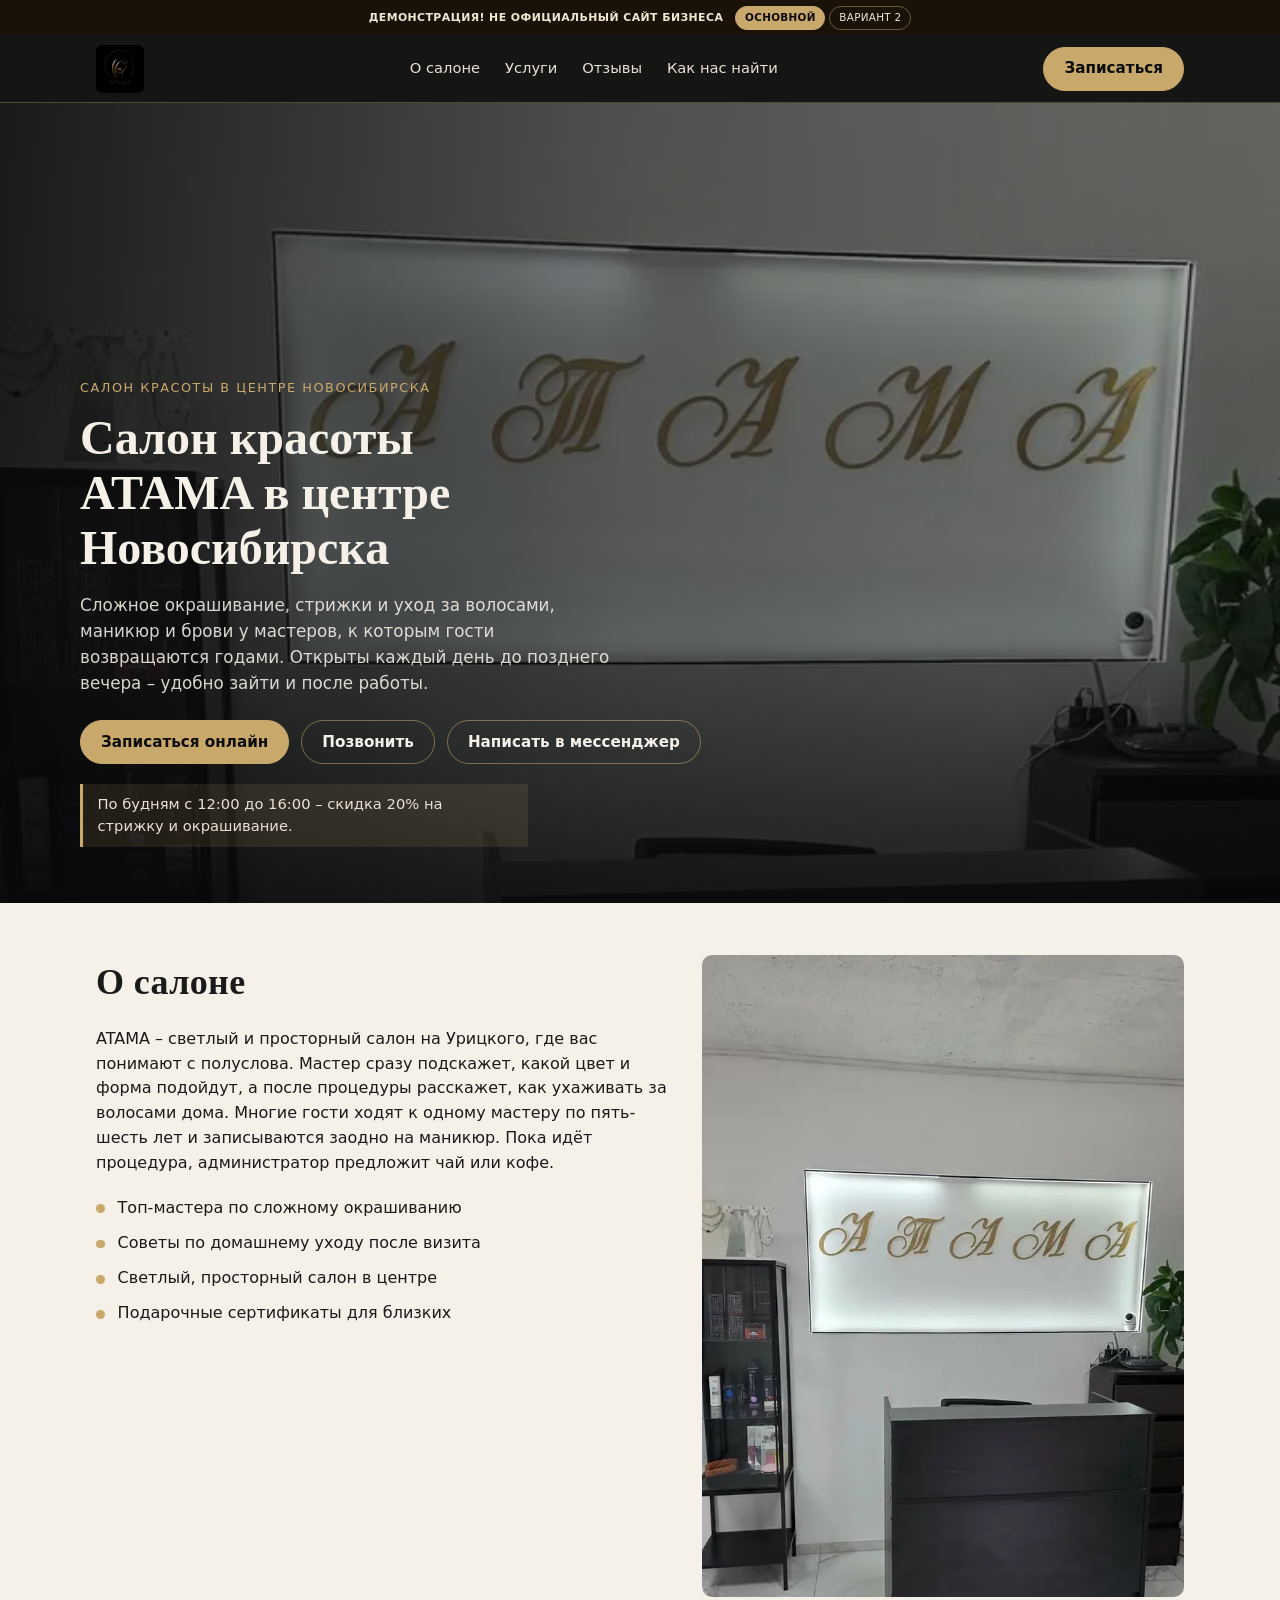
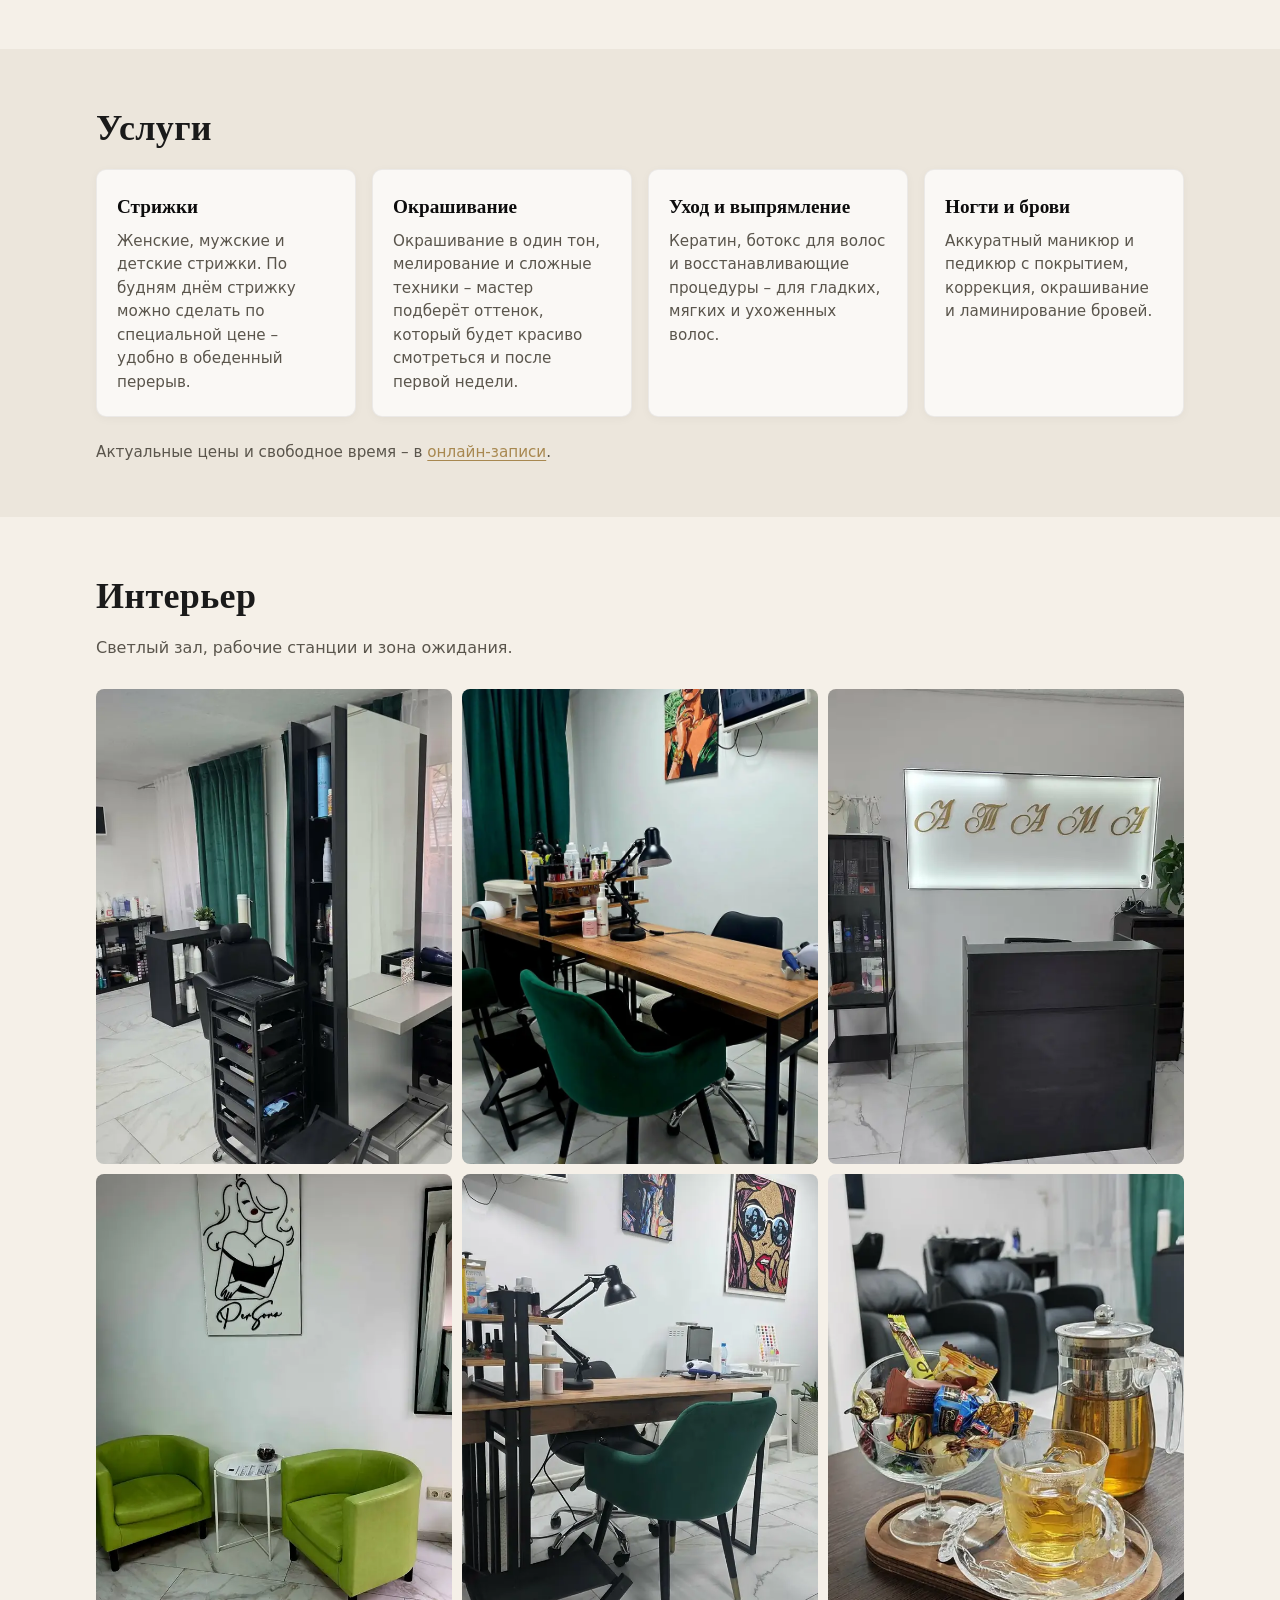
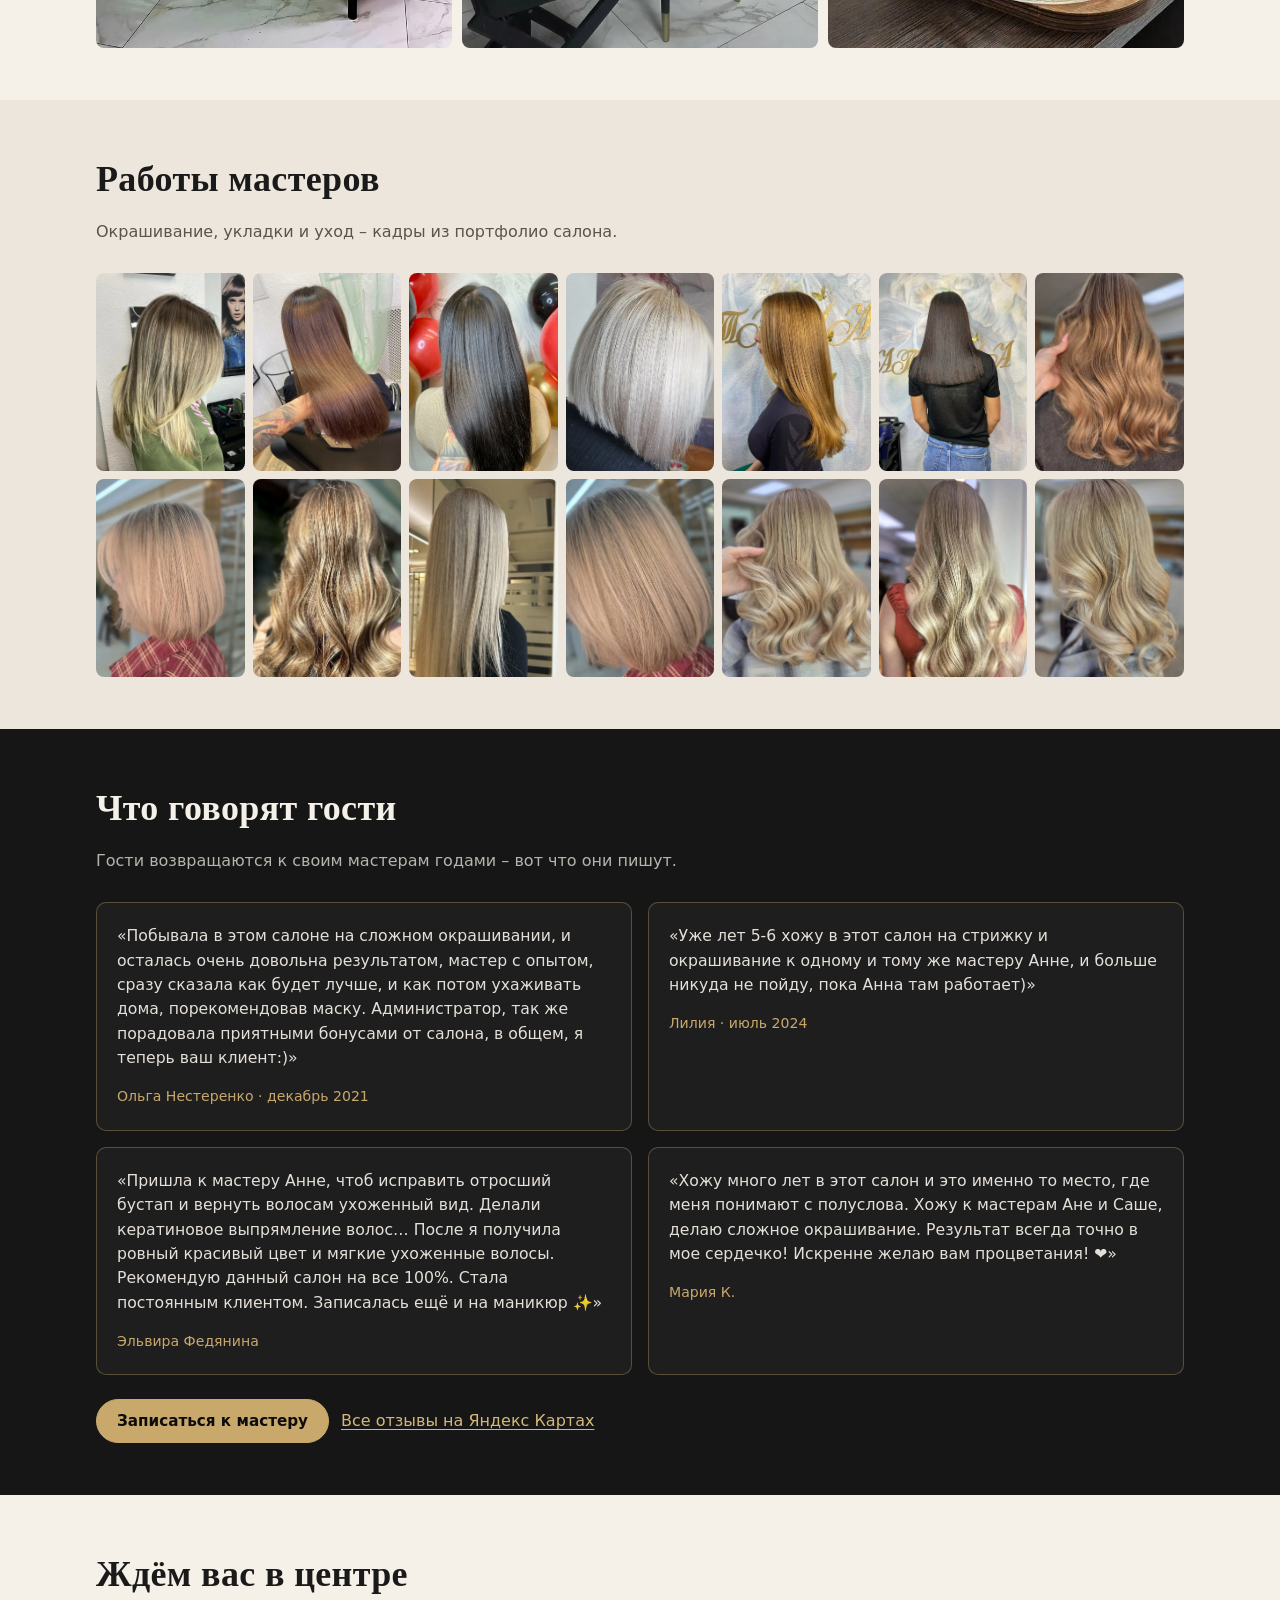
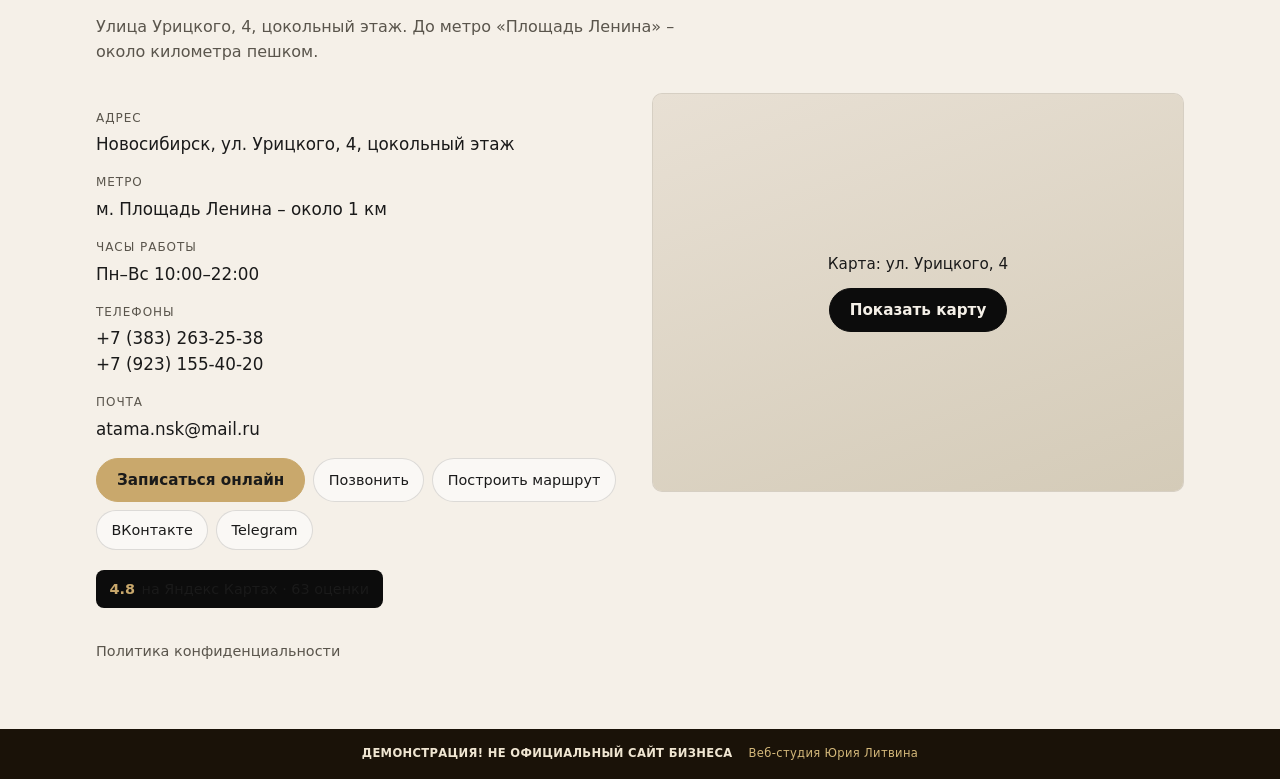
==== index.html @ e3bf7dda "Demo site" ====
<!DOCTYPE html>
<html lang="ru">
<head>
<meta charset="utf-8">
<meta name="viewport" content="width=device-width, initial-scale=1.0">
<meta name="robots" content="noindex, nofollow">
<title>Салон красоты ATAMA · Новосибирск</title>
<meta name="description" content="Салон красоты ATAMA в центре Новосибирска: сложное окрашивание, стрижки, уход, маникюр и брови. Ул. Урицкого, 4. Онлайн-запись.">
<meta name="theme-color" content="#0c0c0c">
<link rel="icon" sizes="any" href="logos/favicon.ico">
<link rel="icon" type="image/png" sizes="32x32" href="logos/favicon-32x32.png">
<link rel="apple-touch-icon" sizes="180x180" href="logos/apple-touch-icon.png">
<link rel="stylesheet" href="css/fonts.css">
<link rel="stylesheet" href="css/styles.css">
</head>
<body>
<div class="demo-strip" role="note">
  <p class="demo-strip__text">ДЕМОНСТРАЦИЯ! НЕ ОФИЦИАЛЬНЫЙ САЙТ БИЗНЕСА</p>
  <nav class="demo-strip__switch" aria-label="Варианты демо">
    <a href="./" aria-current="page">Основной</a>
    <a href="v2/">Вариант 2</a>
  </nav>
</div>

<header class="site-header">
  <div class="header-inner">
    <a class="logo-link" href="./" aria-label="ATAMA – на главную">
      <img src="logos/logo.webp" width="48" height="48" alt="ATAMA">
    </a>
    <nav class="nav-desktop" aria-label="Разделы">
      <a href="#about">О салоне</a>
      <a href="#services">Услуги</a>
      <a href="#reviews">Отзывы</a>
      <a href="#contacts">Как нас найти</a>
    </nav>
    <a class="btn btn--accent header-cta" href="https://dikidi.net/1478588" target="_blank" rel="noopener noreferrer">Записаться</a>
    <button type="button" class="menu-toggle" aria-expanded="false" aria-controls="mobile-menu" aria-label="Открыть меню">
      <span class="menu-toggle__bars" aria-hidden="true"></span>
    </button>
  </div>
</header>
<div class="header-spacer" aria-hidden="true"></div>

<div class="mobile-menu" id="mobile-menu">
  <nav aria-label="Мобильное меню">
    <a href="#about">О салоне</a>
    <a href="#services">Услуги</a>
    <a href="#reviews">Отзывы</a>
    <a href="#contacts">Как нас найти</a>
  </nav>
  <div class="mobile-menu__foot">
    <p>ул. Урицкого, 4, цокольный этаж</p>
    <p><a href="tel:+73832632538">+7 (383) 263-25-38</a></p>
  </div>
</div>

<main>
  <section class="hero" aria-labelledby="hero-title">
    <div class="hero__bg" style="background-image:url('images/hero-interior.webp')" role="img" aria-label="Ресепшен салона ATAMA с золотой вывеской"></div>
    <div class="hero__inner wrap">
      <p class="hero__eyebrow">Салон красоты в центре Новосибирска</p>
      <h1 id="hero-title">Салон красоты ATAMA в центре Новосибирска</h1>
      <p class="hero__lead">Сложное окрашивание, стрижки и уход за волосами, маникюр и брови у мастеров, к которым гости возвращаются годами. Открыты каждый день до позднего вечера – удобно зайти и после работы.</p>
      <div class="hero__actions">
        <a class="btn btn--accent" href="https://dikidi.net/1478588" target="_blank" rel="noopener noreferrer">Записаться онлайн</a>
        <a class="btn btn--ghost" href="tel:+73832632538">Позвонить</a>
        <a class="btn btn--ghost" href="https://t.me/atamabeauty" target="_blank" rel="noopener noreferrer">Написать в мессенджер</a>
      </div>
      <p class="hero__promo">По будням с 12:00 до 16:00 – скидка 20% на стрижку и окрашивание.</p>
    </div>
  </section>

  <section class="section section--cream" id="about" aria-labelledby="about-title">
    <div class="wrap about-grid">
      <div>
        <h2 class="section__title" id="about-title">О салоне</h2>
        <p>ATAMA – светлый и просторный салон на Урицкого, где вас понимают с полуслова. Мастер сразу подскажет, какой цвет и форма подойдут, а после процедуры расскажет, как ухаживать за волосами дома. Многие гости ходят к одному мастеру по пять-шесть лет и записываются заодно на маникюр. Пока идёт процедура, администратор предложит чай или кофе.</p>
        <ul class="about-points">
          <li>Топ-мастера по сложному окрашиванию</li>
          <li>Советы по домашнему уходу после визита</li>
          <li>Светлый, просторный салон в центре</li>
          <li>Подарочные сертификаты для близких</li>
        </ul>
      </div>
      <div>
        <figure style="margin:0;border-radius:10px;overflow:hidden;aspect-ratio:3/4;background:#161616">
          <img src="images/interior-03.webp" width="721" height="1280" alt="Ресепшен ATAMA с золотой вывеской на светлой стене" loading="lazy">
        </figure>
      </div>
    </div>
  </section>

  <section class="section section--marble" id="services" aria-labelledby="services-title">
    <div class="wrap">
      <h2 class="section__title" id="services-title">Услуги</h2>
      <div class="services-grid">
        <article class="service-card">
          <h3>Стрижки</h3>
          <p>Женские, мужские и детские стрижки. По будням днём стрижку можно сделать по специальной цене – удобно в обеденный перерыв.</p>
        </article>
        <article class="service-card">
          <h3>Окрашивание</h3>
          <p>Окрашивание в один тон, мелирование и сложные техники – мастер подберёт оттенок, который будет красиво смотреться и после первой недели.</p>
        </article>
        <article class="service-card">
          <h3>Уход и выпрямление</h3>
          <p>Кератин, ботокс для волос и восстанавливающие процедуры – для гладких, мягких и ухоженных волос.</p>
        </article>
        <article class="service-card">
          <h3>Ногти и брови</h3>
          <p>Аккуратный маникюр и педикюр с покрытием, коррекция, окрашивание и ламинирование бровей.</p>
        </article>
      </div>
      <p class="services-note">Актуальные цены и свободное время – в <a href="https://dikidi.net/1478588" target="_blank" rel="noopener noreferrer">онлайн-записи</a>.</p>
    </div>
  </section>

  <section class="section section--cream" id="interiors" aria-labelledby="interiors-title">
    <div class="wrap">
      <h2 class="section__title" id="interiors-title">Интерьер</h2>
      <p class="section__lead">Светлый зал, рабочие станции и зона ожидания.</p>
      <div class="gallery-grid gallery-grid--interiors">
        <figure><img src="images/interior-01.webp" width="721" height="1280" alt="Рабочая станция для укладки волос" loading="lazy"></figure>
        <figure><img src="images/interior-02.webp" width="891" height="1280" alt="Кабинет маникюра с зелёным креслом" loading="lazy"></figure>
        <figure><img src="images/interior-03.webp" width="721" height="1280" alt="Ресепшен с вывеской ATAMA" loading="lazy"></figure>
        <figure><img src="images/interior-04.webp" width="721" height="1280" alt="Зона ожидания с креслами" loading="lazy"></figure>
        <figure><img src="images/interior-05.webp" width="721" height="1280" alt="Рабочая зона салона" loading="lazy"></figure>
        <figure><img src="images/interior-06.webp" width="585" height="1280" alt="Чайная зона ожидания" loading="lazy"></figure>
      </div>
    </div>
  </section>

  <section class="section section--marble" id="works" aria-labelledby="works-title">
    <div class="wrap">
      <h2 class="section__title" id="works-title">Работы мастеров</h2>
      <p class="section__lead">Окрашивание, укладки и уход – кадры из портфолио салона.</p>
      <div class="gallery-grid gallery-grid--works">
        <figure><img src="images/work-01.webp" width="960" height="1280" alt="Сложное окрашивание волос" loading="lazy"></figure>
        <figure><img src="images/work-02.webp" width="1201" height="1280" alt="Окрашивание в тёплый тон" loading="lazy"></figure>
        <figure><img src="images/work-03.webp" width="958" height="1280" alt="Глянцевые тёмные волосы" loading="lazy"></figure>
        <figure><img src="images/work-04.webp" width="1280" height="1280" alt="Стрижка каре пепельный тон" loading="lazy"></figure>
        <figure><img src="images/work-05.webp" width="960" height="1280" alt="Золотисто-каштановое окрашивание" loading="lazy"></figure>
        <figure><img src="images/work-06.webp" width="960" height="1280" alt="Тёмное окрашивание" loading="lazy"></figure>
        <figure><img src="images/work-07.webp" width="800" height="800" alt="Работа мастера: укладка" loading="lazy"></figure>
        <figure><img src="images/work-08.webp" width="800" height="800" alt="Работа мастера: окрашивание" loading="lazy"></figure>
        <figure><img src="images/work-09.webp" width="800" height="800" alt="Работа мастера: длинные волосы" loading="lazy"></figure>
        <figure><img src="images/work-10.webp" width="800" height="800" alt="Работа мастера: светлый тон" loading="lazy"></figure>
        <figure><img src="images/work-11.webp" width="800" height="800" alt="Работа мастера: объёмная укладка" loading="lazy"></figure>
        <figure><img src="images/work-12.webp" width="800" height="800" alt="Работа мастера: каре" loading="lazy"></figure>
        <figure><img src="images/work-13.webp" width="800" height="800" alt="Работа мастера: мелирование" loading="lazy"></figure>
        <figure><img src="images/work-14.webp" width="800" height="800" alt="Работа мастера: уход за волосами" loading="lazy"></figure>
      </div>
    </div>
  </section>

  <section class="section section--dark" id="reviews" aria-labelledby="reviews-title">
    <div class="wrap">
      <h2 class="section__title" id="reviews-title">Что говорят гости</h2>
      <p class="section__lead">Гости возвращаются к своим мастерам годами – вот что они пишут.</p>
      <div class="reviews-grid">
        <article class="review-card">
          <blockquote>«Побывала в этом салоне на сложном окрашивании, и осталась очень довольна результатом, мастер с опытом, сразу сказала как будет лучше, и как потом ухаживать дома, порекомендовав маску. Администратор, так же порадовала приятными бонусами от салона, в общем, я теперь ваш клиент:)»</blockquote>
          <footer>Ольга Нестеренко · декабрь 2021</footer>
        </article>
        <article class="review-card">
          <blockquote>«Уже лет 5-6 хожу в этот салон на стрижку и окрашивание к одному и тому же мастеру Анне, и больше никуда не пойду, пока Анна там работает)»</blockquote>
          <footer>Лилия · июль 2024</footer>
        </article>
        <article class="review-card">
          <blockquote>«Пришла к мастеру Анне, чтоб исправить отросший бустап и вернуть волосам ухоженный вид. Делали кератиновое выпрямление волос… После я получила ровный красивый цвет и мягкие ухоженные волосы. Рекомендую данный салон на все 100%. Стала постоянным клиентом. Записалась ещё и на маникюр ✨»</blockquote>
          <footer>Эльвира Федянина</footer>
        </article>
        <article class="review-card">
          <blockquote>«Хожу много лет в этот салон и это именно то место, где меня понимают с полуслова. Хожу к мастерам Ане и Саше, делаю сложное окрашивание. Результат всегда точно в мое сердечко! Искренне желаю вам процветания! ❤️»</blockquote>
          <footer>Мария К.</footer>
        </article>
      </div>
      <div class="reviews-more">
        <a class="btn btn--accent" href="https://dikidi.net/1478588" target="_blank" rel="noopener noreferrer">Записаться к мастеру</a>
        <a class="yandex-link" href="https://yandex.com/maps/org/atama/29453700725/reviews/" target="_blank" rel="noopener noreferrer">Все отзывы на Яндекс Картах</a>
      </div>
    </div>
  </section>

  <section class="section section--cream" id="contacts" aria-labelledby="contacts-title">
    <div class="wrap">
      <h2 class="section__title" id="contacts-title">Ждём вас в центре</h2>
      <p class="section__lead">Улица Урицкого, 4, цокольный этаж. До метро «Площадь Ленина» – около километра пешком.</p>
      <div class="contacts-grid">
        <div class="contacts-info">
          <dl>
            <dt>Адрес</dt>
            <dd>Новосибирск, ул. Урицкого, 4, цокольный этаж</dd>
            <dt>Метро</dt>
            <dd>м. Площадь Ленина – около 1 км</dd>
            <dt>Часы работы</dt>
            <dd>Пн–Вс 10:00–22:00</dd>
            <dt>Телефоны</dt>
            <dd><a href="tel:+73832632538">+7 (383) 263-25-38</a></dd>
            <dd><a href="tel:+79231554020">+7 (923) 155-40-20</a></dd>
            <dt>Почта</dt>
            <dd><a href="mailto:atama.nsk@mail.ru">atama.nsk@mail.ru</a></dd>
          </dl>
          <div class="contacts-channels">
            <a class="btn btn--accent" href="https://dikidi.net/1478588" target="_blank" rel="noopener noreferrer">Записаться онлайн</a>
            <a class="chip" href="tel:+73832632538">Позвонить</a>
            <a class="chip" href="https://yandex.ru/maps/?text=%D0%9D%D0%BE%D0%B2%D0%BE%D1%81%D0%B8%D0%B1%D0%B8%D1%80%D1%81%D0%BA%2C%20%D1%83%D0%BB.%20%D0%A3%D1%80%D0%B8%D1%86%D0%BA%D0%BE%D0%B3%D0%BE%2C%204" target="_blank" rel="noopener noreferrer">Построить маршрут</a>
            <a class="chip" href="https://vk.com/atama_nsk" target="_blank" rel="noopener noreferrer">ВКонтакте</a>
            <a class="chip" href="https://t.me/atamabeauty" target="_blank" rel="noopener noreferrer">Telegram</a>
          </div>
          <a class="rating-badge" href="https://yandex.com/maps/org/atama/29453700725/reviews/" target="_blank" rel="noopener noreferrer">
            <strong>4.8</strong> на Яндекс Картах · 63 оценки
          </a>
          <p class="privacy-link-row"><a href="privacy/">Политика конфиденциальности</a></p>
        </div>
        <div class="map-col">
          <div class="map-frame">
            <div class="map-placeholder">
              <p>Карта: ул. Урицкого, 4</p>
              <button type="button" class="btn btn--dark" data-map-load
                data-map-src="https://yandex.ru/map-widget/v1/?text=%D0%9D%D0%BE%D0%B2%D0%BE%D1%81%D0%B8%D0%B1%D0%B8%D1%80%D1%81%D0%BA%2C%20%D1%83%D0%BB%D0%B8%D1%86%D0%B0%20%D0%A3%D1%80%D0%B8%D1%86%D0%BA%D0%BE%D0%B3%D0%BE%2C%204&z=16">
                Показать карту
              </button>
            </div>
          </div>
        </div>
      </div>
    </div>
  </section>
</main>

<footer class="site-footer">
  <div class="site-footer__inner">
    <p class="site-footer__demo">ДЕМОНСТРАЦИЯ! НЕ ОФИЦИАЛЬНЫЙ САЙТ БИЗНЕСА</p>
    <a href="https://litviniuv.ru/webstudio/" target="_blank" rel="noopener noreferrer">Веб-студия Юрия Литвина</a>
  </div>
</footer>

<script src="js/main.js" defer></script>
</body>
</html>
---- css/fonts.css ----
/* System stack – no webfont files required for this demo */
:root {
  --font-display: "Playfair Display", "Times New Roman", Times, Georgia, serif;
  --font-body: "Segoe UI", system-ui, -apple-system, Roboto, "Helvetica Neue", Arial, sans-serif;
}
---- css/styles.css ----
/* ATAMA · beauty demo · Fork B black / gold / cream */
:root {
  --black: #0c0c0c;
  --black-soft: #161616;
  --black-elev: #1e1e1e;
  --gold: #c9a86c;
  --gold-bright: #d4b87a;
  --gold-dim: #a88850;
  --cream: #f5f0e8;
  --cream-dim: #e8e0d4;
  --marble: #ece6dc;
  --text: #1a1a1a;
  --text-muted: #5a554c;
  --white: #faf8f5;
  --line: rgba(201, 168, 108, 0.35);
  --demo-h: 36px;
  --header-h: 64px;
  --radius: 10px;
  --shadow: 0 8px 28px rgba(0, 0, 0, 0.18);
  --max: 1120px;
  --font-display: "Times New Roman", Times, Georgia, serif;
  --font-body: "Segoe UI", system-ui, -apple-system, Roboto, "Helvetica Neue", Arial, sans-serif;
}

*,
*::before,
*::after { box-sizing: border-box; }

html {
  scroll-behavior: smooth;
  -webkit-text-size-adjust: 100%;
}

body {
  margin: 0;
  font-family: var(--font-body);
  font-size: 1rem;
  line-height: 1.55;
  color: var(--text);
  background: var(--cream);
  overflow-x: hidden;
}

img { max-width: 100%; height: auto; display: block; }
a { color: var(--gold-dim); text-decoration-thickness: 1px; text-underline-offset: 3px; }
a:hover { color: var(--gold); }
a:focus-visible,
button:focus-visible {
  outline: 2px solid var(--gold);
  outline-offset: 3px;
}

.sr-only {
  position: absolute; width: 1px; height: 1px; padding: 0; margin: -1px;
  overflow: hidden; clip: rect(0,0,0,0); white-space: nowrap; border: 0;
}

/* Demo strip */
.demo-strip {
  position: fixed;
  top: 0; left: 0; right: 0;
  z-index: 1000;
  min-height: var(--demo-h);
  max-height: 48px;
  display: flex;
  align-items: center;
  justify-content: center;
  gap: 0.75rem;
  flex-wrap: wrap;
  padding: 0.35rem 0.75rem;
  background: #1a1208;
  color: #f0e6d2;
  font-size: 0.68rem;
  letter-spacing: 0.04em;
  text-transform: uppercase;
  line-height: 1.2;
  text-align: center;
}

.demo-strip__text { margin: 0; font-weight: 600; }

.demo-strip__switch {
  display: inline-flex;
  gap: 0.25rem;
  align-items: center;
}

.demo-strip__switch a {
  color: #f0e6d2;
  text-decoration: none;
  padding: 0.2rem 0.55rem;
  border: 1px solid rgba(201, 168, 108, 0.45);
  border-radius: 999px;
  font-size: 0.65rem;
  letter-spacing: 0.03em;
  min-height: 24px;
  display: inline-flex;
  align-items: center;
}

.demo-strip__switch a[aria-current="page"] {
  background: var(--gold);
  color: var(--black);
  border-color: var(--gold);
  font-weight: 700;
}

.demo-strip__switch a:hover { border-color: var(--gold-bright); }

/* Header – fixed + spacer */
.site-header {
  position: fixed;
  top: var(--demo-h);
  left: 0; right: 0;
  z-index: 900;
  background: rgba(12, 12, 12, 0.96);
  color: var(--white);
  border-bottom: 1px solid var(--line);
  height: var(--header-h);
}

.header-spacer {
  height: calc(var(--demo-h) + var(--header-h));
}

.header-inner {
  max-width: var(--max);
  margin: 0 auto;
  padding: 0 1rem;
  height: 100%;
  display: flex;
  align-items: center;
  gap: 1rem;
}

.logo-link {
  display: flex;
  align-items: center;
  flex-shrink: 0;
  text-decoration: none;
}

.logo-link img {
  height: 44px;
  width: 44px;
  object-fit: contain;
  border-radius: 6px;
}

.nav-desktop {
  display: none;
  flex: 1;
  justify-content: center;
  gap: 1.25rem;
}

.nav-desktop a {
  color: var(--cream-dim);
  text-decoration: none;
  font-size: 0.92rem;
  padding: 0.35rem 0.15rem;
}

.nav-desktop a:hover { color: var(--gold); }

.btn {
  display: inline-flex;
  align-items: center;
  justify-content: center;
  min-height: 44px;
  padding: 0.55rem 1.25rem;
  border-radius: 999px;
  font-weight: 600;
  font-size: 0.95rem;
  text-decoration: none;
  border: 1px solid transparent;
  cursor: pointer;
  font-family: inherit;
  line-height: 1.2;
}

.btn--accent {
  background: var(--gold);
  color: var(--black);
  border-color: var(--gold);
}

.btn--accent:hover {
  background: var(--gold-bright);
  color: var(--black);
}

.btn--ghost {
  background: transparent;
  color: var(--cream);
  border-color: rgba(201, 168, 108, 0.55);
}

.btn--ghost:hover {
  border-color: var(--gold);
  color: var(--gold);
}

.btn--dark {
  background: var(--black);
  color: var(--cream);
  border-color: var(--black);
}

.btn--dark:hover {
  background: var(--black-soft);
  color: var(--gold);
}

.header-cta { flex-shrink: 0; }
.header-cta .btn { min-height: 40px; padding: 0.4rem 1rem; font-size: 0.88rem; }

.menu-toggle {
  display: inline-flex;
  align-items: center;
  justify-content: center;
  width: 44px; height: 44px;
  margin-left: auto;
  background: transparent;
  border: 1px solid rgba(201, 168, 108, 0.4);
  border-radius: 8px;
  color: var(--cream);
  cursor: pointer;
  padding: 0;
}

.menu-toggle__bars {
  display: block;
  width: 18px; height: 2px;
  background: currentColor;
  position: relative;
  box-shadow: 0 -6px 0 currentColor, 0 6px 0 currentColor;
}

.menu-toggle[aria-expanded="true"] .menu-toggle__bars {
  box-shadow: none;
  transform: rotate(45deg);
}
.menu-toggle[aria-expanded="true"] .menu-toggle__bars::after {
  content: "";
  position: absolute; inset: 0;
  background: currentColor;
  transform: rotate(-90deg);
}

/* Mobile menu */
.mobile-menu {
  display: none;
  position: fixed;
  top: calc(var(--demo-h) + var(--header-h));
  left: 0; right: 0; bottom: 0;
  z-index: 850;
  background: var(--black);
  color: var(--cream);
  flex-direction: column;
  padding: 1.25rem 1.25rem 1.5rem;
  overflow-y: auto;
}

.mobile-menu.is-open { display: flex; }

.mobile-menu nav {
  display: flex;
  flex-direction: column;
  gap: 0.25rem;
}

.mobile-menu nav a {
  color: var(--cream);
  text-decoration: none;
  min-height: 44px;
  display: flex;
  align-items: center;
  font-size: 1.1rem;
  border-bottom: 1px solid rgba(255,255,255,0.08);
  padding: 0.35rem 0;
}

.mobile-menu__foot {
  margin-top: auto;
  padding-top: 1.5rem;
  font-size: 0.9rem;
  color: var(--cream-dim);
  line-height: 1.45;
}

.mobile-menu__foot a { color: var(--gold); text-decoration: none; }

body.menu-open { overflow: hidden; }

/* Sections shared */
.wrap {
  max-width: var(--max);
  margin: 0 auto;
  padding: 0 1rem;
}

.section {
  padding: 3.25rem 0;
}

.section--dark {
  background: var(--black-soft);
  color: var(--cream);
}

.section--cream { background: var(--cream); }
.section--marble { background: var(--marble); }

.section__title {
  font-family: var(--font-display);
  font-size: clamp(1.65rem, 4vw, 2.25rem);
  font-weight: 600;
  margin: 0 0 0.75rem;
  letter-spacing: 0.01em;
  color: inherit;
}

.section__lead {
  margin: 0 0 1.75rem;
  max-width: 38rem;
  color: var(--text-muted);
}

.section--dark .section__lead { color: rgba(245, 240, 232, 0.72); }

/* Hero */
.hero {
  position: relative;
  min-height: calc(100vh - var(--demo-h) - var(--header-h));
  min-height: calc(100dvh - var(--demo-h) - var(--header-h));
  display: flex;
  align-items: flex-end;
  background: linear-gradient(160deg, #1a1510 0%, #0c0c0c 55%, #1c1812 100%);
  color: var(--cream);
  overflow: hidden;
}

.hero__bg {
  display: none;
  position: absolute;
  inset: 0;
  background-size: cover;
  background-position: center 30%;
  background-repeat: no-repeat;
}

.hero__bg::after {
  content: "";
  position: absolute;
  inset: 0;
  background: linear-gradient(90deg, rgba(8,8,8,0.88) 0%, rgba(8,8,8,0.55) 48%, rgba(8,8,8,0.35) 100%),
              linear-gradient(0deg, rgba(8,8,8,0.75) 0%, transparent 45%);
}

.hero__inner {
  position: relative;
  z-index: 1;
  width: 100%;
  padding: 3rem 0 3.5rem;
}

.hero__eyebrow {
  display: inline-block;
  font-size: 0.8rem;
  letter-spacing: 0.12em;
  text-transform: uppercase;
  color: var(--gold);
  margin-bottom: 0.75rem;
}

.hero h1 {
  font-family: var(--font-display);
  font-size: clamp(1.85rem, 5.5vw, 3rem);
  line-height: 1.15;
  margin: 0 0 1rem;
  font-weight: 600;
  max-width: 16ch;
}

.hero__lead {
  margin: 0 0 1.5rem;
  max-width: 34rem;
  font-size: 1.05rem;
  color: rgba(245, 240, 232, 0.88);
}

.hero__actions {
  display: flex;
  flex-wrap: wrap;
  gap: 0.75rem;
  margin-bottom: 1.25rem;
}

.hero__promo {
  display: inline-block;
  margin: 0;
  padding: 0.55rem 0.9rem;
  border-left: 3px solid var(--gold);
  background: rgba(201, 168, 108, 0.12);
  font-size: 0.92rem;
  color: var(--cream-dim);
  max-width: 28rem;
}

/* About */
.about-grid {
  display: grid;
  gap: 1.75rem;
}

.about-points {
  list-style: none;
  margin: 1.25rem 0 0;
  padding: 0;
  display: grid;
  gap: 0.65rem;
}

.about-points li {
  position: relative;
  padding-left: 1.35rem;
}

.about-points li::before {
  content: "";
  position: absolute;
  left: 0; top: 0.55em;
  width: 0.55rem; height: 0.55rem;
  border-radius: 50%;
  background: var(--gold);
}

/* Services */
.services-grid {
  display: grid;
  gap: 1rem;
  grid-template-columns: 1fr;
}

.service-card {
  background: var(--white);
  border: 1px solid rgba(0,0,0,0.06);
  border-radius: var(--radius);
  padding: 1.35rem 1.25rem;
  box-shadow: 0 2px 10px rgba(0,0,0,0.04);
}

.service-card h3 {
  margin: 0 0 0.5rem;
  font-family: var(--font-display);
  font-size: 1.2rem;
  color: var(--black);
}

.service-card p {
  margin: 0;
  color: var(--text-muted);
  font-size: 0.95rem;
}

.services-note {
  margin: 1.5rem 0 0;
  font-size: 0.95rem;
  color: var(--text-muted);
}

/* Galleries */
.gallery-grid {
  display: grid;
  grid-template-columns: repeat(2, 1fr);
  gap: 0.5rem;
}

.gallery-grid--works {
  grid-template-columns: repeat(2, 1fr);
}

.gallery-grid figure {
  margin: 0;
  border-radius: 8px;
  overflow: hidden;
  background: var(--black-elev);
  aspect-ratio: 3 / 4;
}

.gallery-grid img {
  width: 100%;
  height: 100%;
  object-fit: cover;
}

.gallery-grid--interiors figure { aspect-ratio: 3 / 4; }

/* Reviews */
.reviews-grid {
  display: grid;
  gap: 1rem;
}

.review-card {
  background: var(--black-elev);
  border: 1px solid var(--line);
  border-radius: var(--radius);
  padding: 1.35rem 1.25rem;
}

.review-card blockquote {
  margin: 0 0 1rem;
  font-size: 0.98rem;
  color: rgba(245, 240, 232, 0.92);
}

.review-card footer {
  font-size: 0.88rem;
  color: var(--gold);
}

.reviews-more {
  margin-top: 1.5rem;
  display: flex;
  flex-wrap: wrap;
  gap: 0.75rem;
  align-items: center;
}

.reviews-more a.yandex-link {
  color: var(--gold-bright);
}

/* Contacts */
.contacts-grid {
  display: grid;
  gap: 1.5rem;
}

.contacts-info dt {
  font-size: 0.75rem;
  letter-spacing: 0.08em;
  text-transform: uppercase;
  color: var(--text-muted);
  margin: 1rem 0 0.25rem;
}

.contacts-info dt:first-child { margin-top: 0; }

.contacts-info dd {
  margin: 0;
  font-size: 1.05rem;
}

.contacts-info a { text-decoration: none; color: var(--text); }
.contacts-info a:hover { color: var(--gold-dim); }

.contacts-channels {
  display: flex;
  flex-wrap: wrap;
  gap: 0.5rem;
  margin-top: 1rem;
}

.chip {
  display: inline-flex;
  align-items: center;
  min-height: 40px;
  padding: 0.35rem 0.9rem;
  border-radius: 999px;
  border: 1px solid rgba(0,0,0,0.12);
  background: var(--white);
  color: var(--text);
  text-decoration: none;
  font-size: 0.9rem;
}

.chip:hover { border-color: var(--gold); color: var(--gold-dim); }

.rating-badge {
  display: inline-flex;
  align-items: center;
  gap: 0.4rem;
  margin-top: 1.25rem;
  padding: 0.5rem 0.85rem;
  background: var(--black);
  color: var(--cream);
  border-radius: 8px;
  font-size: 0.9rem;
  text-decoration: none;
}

.rating-badge strong { color: var(--gold); }

.map-col {
  position: relative;
}

.map-frame {
  position: relative;
  width: 100%;
  aspect-ratio: 4 / 3;
  border-radius: var(--radius);
  overflow: hidden;
  background: var(--cream-dim);
  border: 1px solid rgba(0,0,0,0.08);
}

.map-frame iframe {
  position: absolute;
  inset: 0;
  width: 100%;
  height: 100%;
  border: 0;
}

.map-placeholder {
  position: absolute;
  inset: 0;
  display: flex;
  flex-direction: column;
  align-items: center;
  justify-content: center;
  gap: 0.75rem;
  background: linear-gradient(160deg, #e8e0d4, #d4cbb8);
  color: var(--text);
  padding: 1rem;
  text-align: center;
}

.map-placeholder p { margin: 0; font-size: 0.95rem; }

.privacy-link-row {
  margin-top: 2rem;
  font-size: 0.9rem;
}

.privacy-link-row a { color: var(--text-muted); }

/* Footer – exactly two parts */
.site-footer {
  background: #1a1208;
  color: #f0e6d2;
  padding: 1rem;
  text-align: center;
  font-size: 0.72rem;
  letter-spacing: 0.03em;
}

.site-footer__inner {
  max-width: var(--max);
  margin: 0 auto;
  display: flex;
  flex-wrap: wrap;
  justify-content: center;
  align-items: center;
  gap: 0.5rem 1rem;
}

.site-footer__demo {
  text-transform: uppercase;
  font-weight: 600;
  margin: 0;
}

.site-footer a {
  color: var(--gold-bright);
  text-decoration: none;
}

.site-footer a:hover { text-decoration: underline; }

/* 404 / privacy shells */
.shell-page {
  min-height: calc(100vh - var(--demo-h) - var(--header-h) - 80px);
  display: flex;
  align-items: center;
  justify-content: center;
  text-align: center;
  padding: 3rem 1rem;
}

.shell-page h1 {
  font-family: var(--font-display);
  font-size: 1.75rem;
  margin: 0 0 1rem;
}

/* Desktop */
@media (min-width: 768px) {
  :root {
    --demo-h: 32px;
    --header-h: 68px;
  }

  .menu-toggle { display: none; }

  .nav-desktop { display: flex; }

  .logo-link img { height: 48px; width: 48px; }

  .hero__bg { display: block; }

  .about-grid {
    grid-template-columns: 1.2fr 1fr;
    align-items: start;
  }

  .services-grid {
    grid-template-columns: repeat(2, 1fr);
  }

  .gallery-grid--interiors {
    grid-template-columns: repeat(3, 1fr);
  }

  .gallery-grid--works {
    grid-template-columns: repeat(4, 1fr);
  }

  .reviews-grid {
    grid-template-columns: repeat(2, 1fr);
  }

  .contacts-grid {
    grid-template-columns: 1fr 1fr;
    align-items: start;
  }
}

@media (min-width: 1024px) {
  .services-grid {
    grid-template-columns: repeat(4, 1fr);
  }

  .gallery-grid--interiors {
    grid-template-columns: repeat(3, 1fr);
    gap: 0.65rem;
  }

  .gallery-grid--works {
    grid-template-columns: repeat(7, 1fr);
  }
}

@media (prefers-reduced-motion: reduce) {
  html { scroll-behavior: auto; }
  *, *::before, *::after {
    animation-duration: 0.01ms !important;
    transition-duration: 0.01ms !important;
  }
}
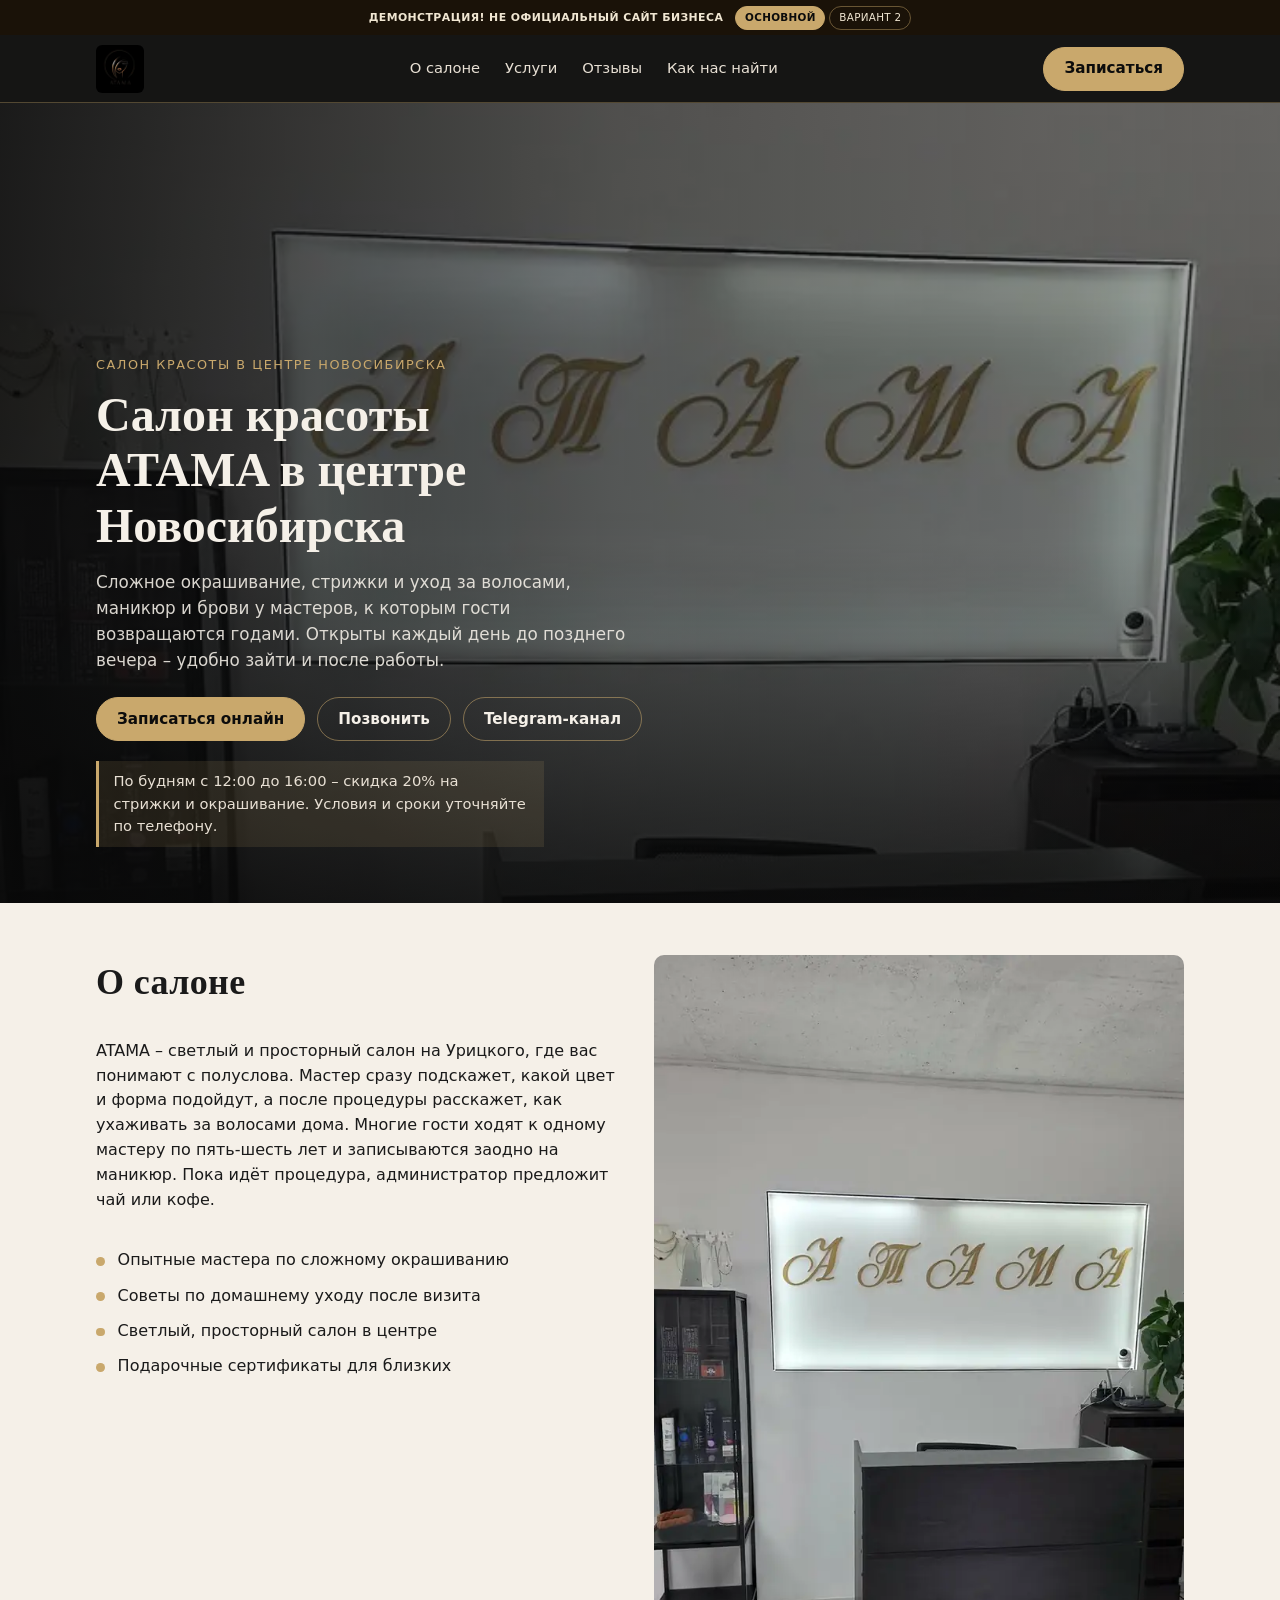
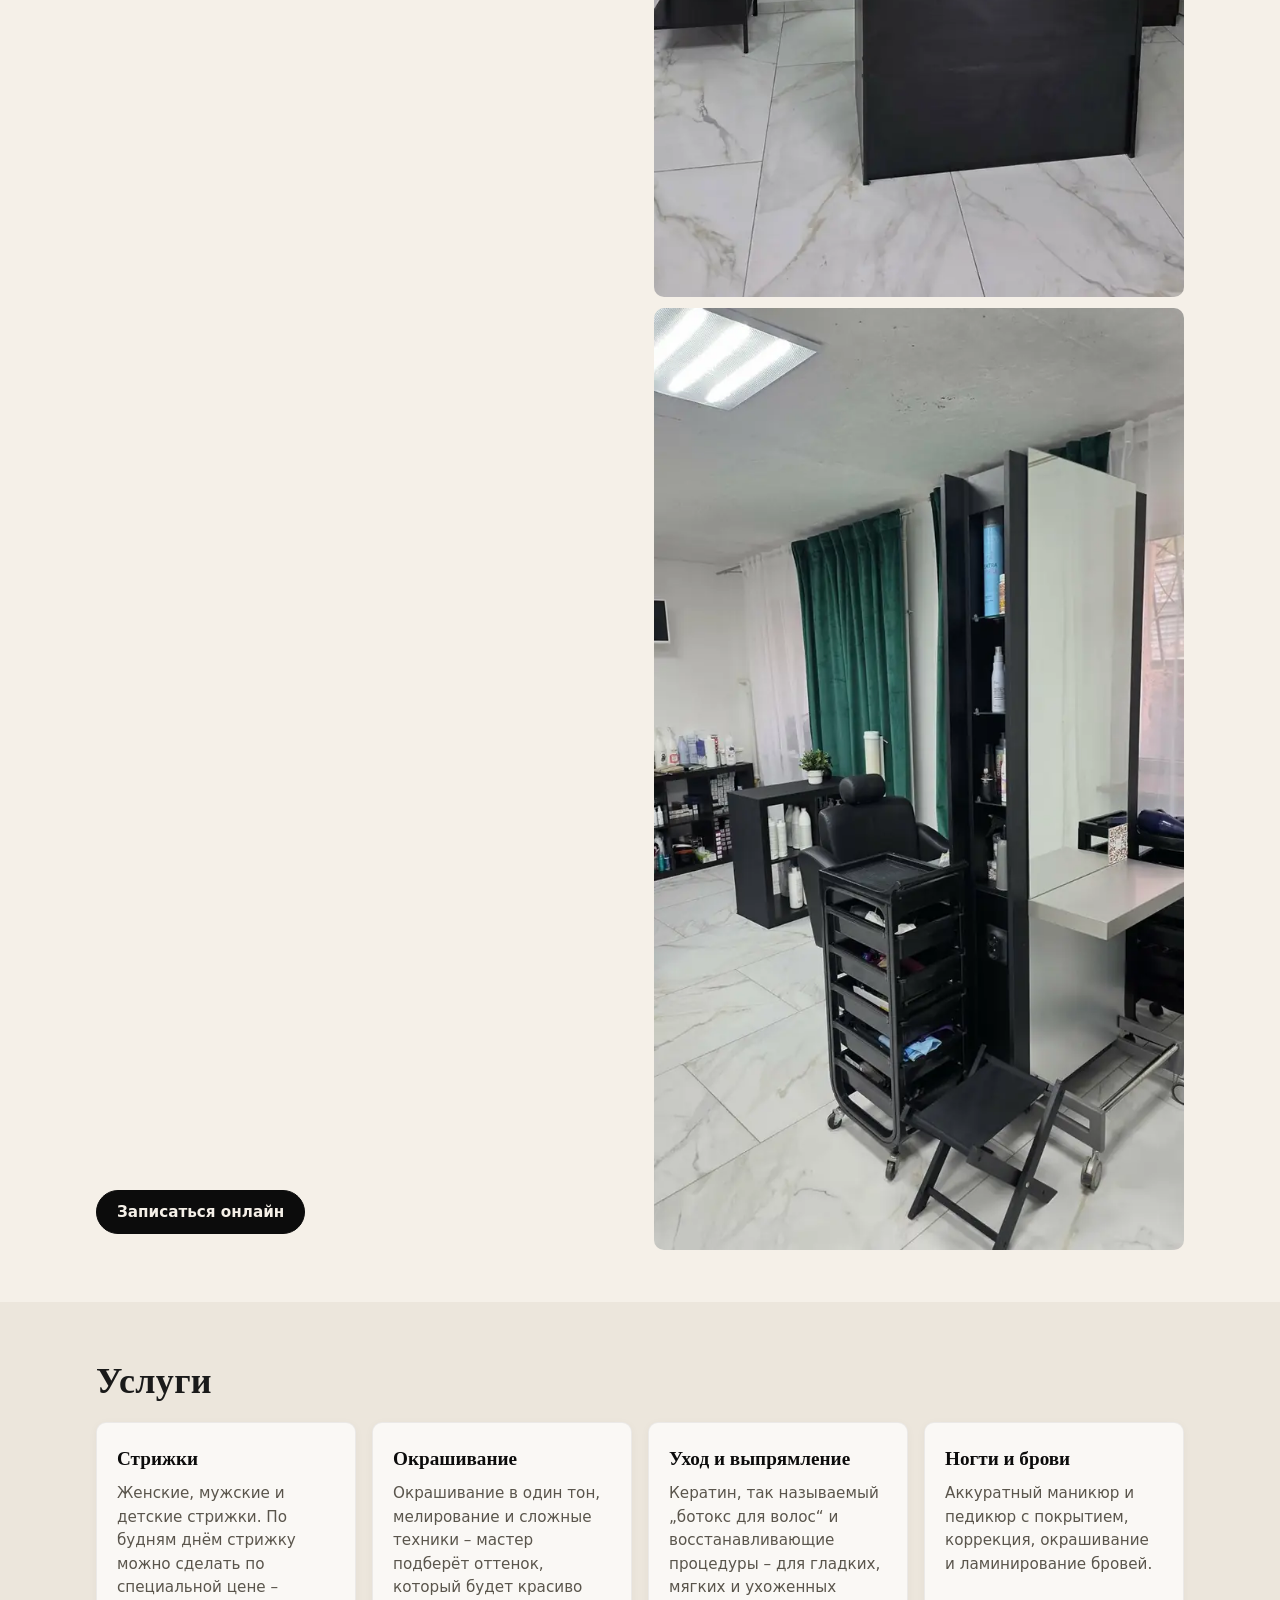
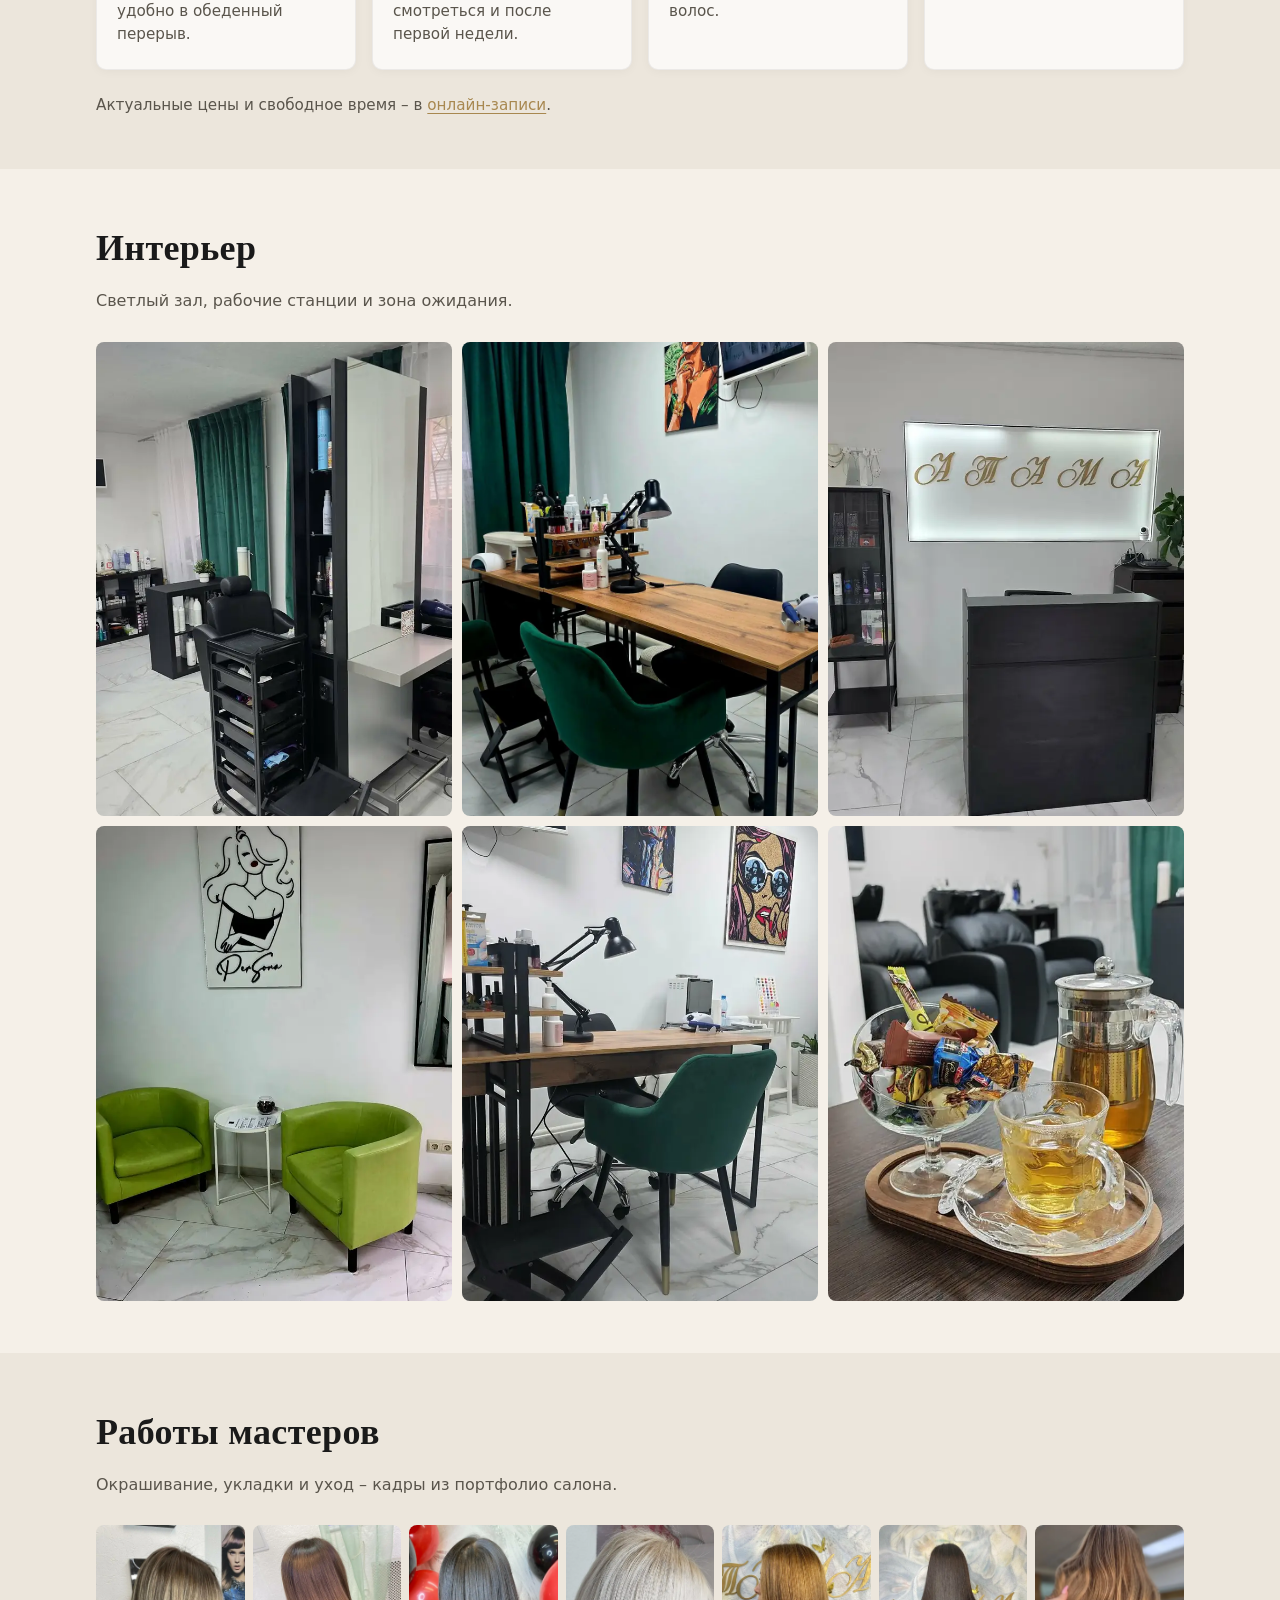
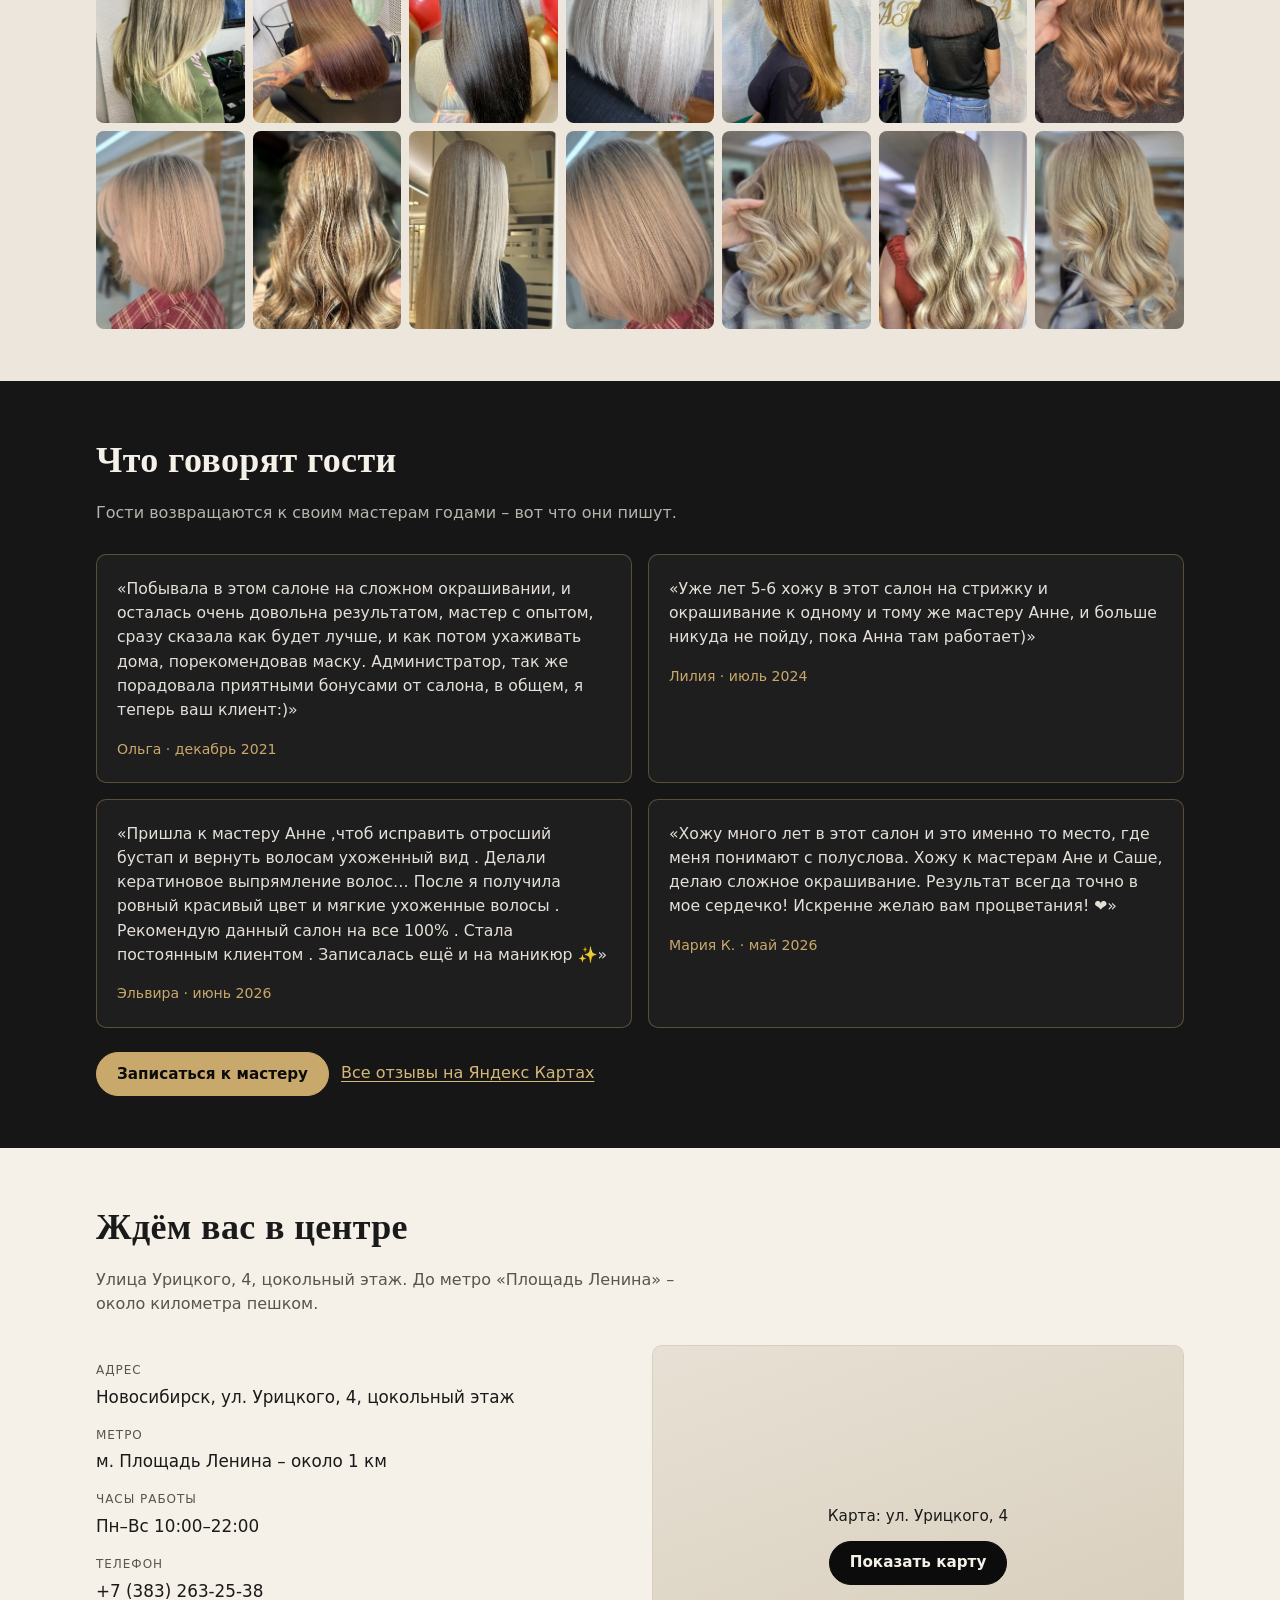
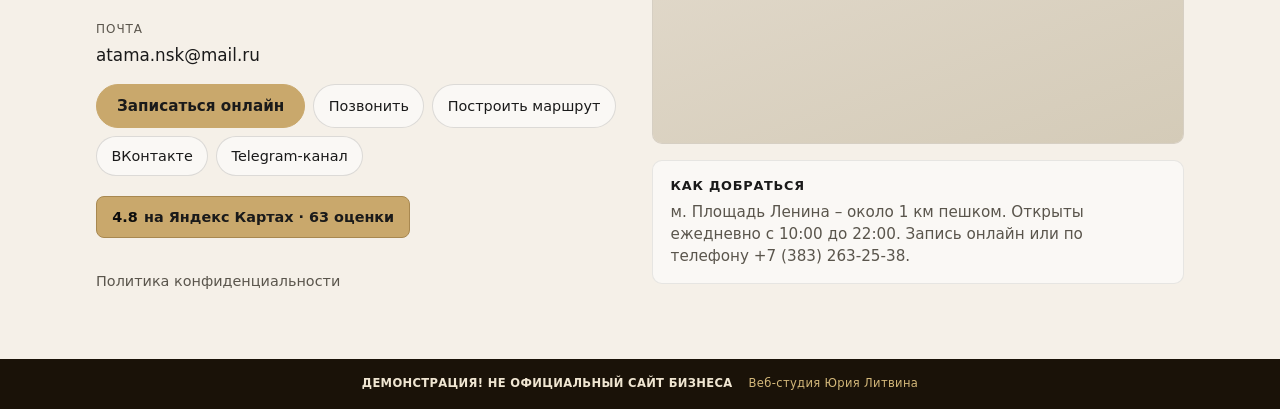
==== commit 50c92ebf: "Demo site" ====
--- a/index.html
+++ b/index.html
@@ -57,35 +57,41 @@
 <main>
   <section class="hero" aria-labelledby="hero-title">
     <div class="hero__bg" style="background-image:url('images/hero-interior.webp')" role="img" aria-label="Ресепшен салона ATAMA с золотой вывеской"></div>
-    <div class="hero__inner wrap">
+    <div class="hero__inner">
       <p class="hero__eyebrow">Салон красоты в центре Новосибирска</p>
       <h1 id="hero-title">Салон красоты ATAMA в центре Новосибирска</h1>
       <p class="hero__lead">Сложное окрашивание, стрижки и уход за волосами, маникюр и брови у мастеров, к которым гости возвращаются годами. Открыты каждый день до позднего вечера – удобно зайти и после работы.</p>
       <div class="hero__actions">
         <a class="btn btn--accent" href="https://dikidi.net/1478588" target="_blank" rel="noopener noreferrer">Записаться онлайн</a>
         <a class="btn btn--ghost" href="tel:+73832632538">Позвонить</a>
-        <a class="btn btn--ghost" href="https://t.me/atamabeauty" target="_blank" rel="noopener noreferrer">Написать в мессенджер</a>
-      </div>
-      <p class="hero__promo">По будням с 12:00 до 16:00 – скидка 20% на стрижку и окрашивание.</p>
+        <a class="btn btn--ghost" href="https://t.me/atamabeauty" target="_blank" rel="noopener noreferrer">Telegram-канал</a>
+      </div>
+      <p class="hero__promo">По будням с 12:00 до 16:00 – скидка 20% на стрижки и окрашивание. Условия и сроки уточняйте по телефону.</p>
     </div>
   </section>
 
   <section class="section section--cream" id="about" aria-labelledby="about-title">
     <div class="wrap about-grid">
-      <div>
+      <div class="about-copy">
         <h2 class="section__title" id="about-title">О салоне</h2>
         <p>ATAMA – светлый и просторный салон на Урицкого, где вас понимают с полуслова. Мастер сразу подскажет, какой цвет и форма подойдут, а после процедуры расскажет, как ухаживать за волосами дома. Многие гости ходят к одному мастеру по пять-шесть лет и записываются заодно на маникюр. Пока идёт процедура, администратор предложит чай или кофе.</p>
         <ul class="about-points">
-          <li>Топ-мастера по сложному окрашиванию</li>
+          <li>Опытные мастера по сложному окрашиванию</li>
           <li>Советы по домашнему уходу после визита</li>
           <li>Светлый, просторный салон в центре</li>
           <li>Подарочные сертификаты для близких</li>
         </ul>
-      </div>
-      <div>
-        <figure style="margin:0;border-radius:10px;overflow:hidden;aspect-ratio:3/4;background:#161616">
+        <p style="margin-top:auto;padding-top:1.5rem">
+          <a class="btn btn--dark" href="https://dikidi.net/1478588" target="_blank" rel="noopener noreferrer">Записаться онлайн</a>
+        </p>
+      </div>
+      <div class="about-aside" aria-hidden="false">
+        <figure>
           <img src="images/interior-03.webp" width="721" height="1280" alt="Ресепшен ATAMA с золотой вывеской на светлой стене" loading="lazy">
         </figure>
+        <figure>
+          <img src="images/interior-01.webp" width="721" height="1280" alt="Рабочая станция для укладки волос" loading="lazy">
+        </figure>
       </div>
     </div>
   </section>
@@ -104,7 +110,7 @@
         </article>
         <article class="service-card">
           <h3>Уход и выпрямление</h3>
-          <p>Кератин, ботокс для волос и восстанавливающие процедуры – для гладких, мягких и ухоженных волос.</p>
+          <p>Кератин, так называемый „ботокс для волос“ и восстанавливающие процедуры – для гладких, мягких и ухоженных волос.</p>
         </article>
         <article class="service-card">
           <h3>Ногти и брови</h3>
@@ -160,19 +166,19 @@
       <div class="reviews-grid">
         <article class="review-card">
           <blockquote>«Побывала в этом салоне на сложном окрашивании, и осталась очень довольна результатом, мастер с опытом, сразу сказала как будет лучше, и как потом ухаживать дома, порекомендовав маску. Администратор, так же порадовала приятными бонусами от салона, в общем, я теперь ваш клиент:)»</blockquote>
-          <footer>Ольга Нестеренко · декабрь 2021</footer>
+          <footer>Ольга · декабрь 2021</footer>
         </article>
         <article class="review-card">
           <blockquote>«Уже лет 5-6 хожу в этот салон на стрижку и окрашивание к одному и тому же мастеру Анне, и больше никуда не пойду, пока Анна там работает)»</blockquote>
           <footer>Лилия · июль 2024</footer>
         </article>
         <article class="review-card">
-          <blockquote>«Пришла к мастеру Анне, чтоб исправить отросший бустап и вернуть волосам ухоженный вид. Делали кератиновое выпрямление волос… После я получила ровный красивый цвет и мягкие ухоженные волосы. Рекомендую данный салон на все 100%. Стала постоянным клиентом. Записалась ещё и на маникюр ✨»</blockquote>
-          <footer>Эльвира Федянина</footer>
+          <blockquote>«Пришла к мастеру Анне ,чтоб исправить отросший бустап и вернуть волосам ухоженный вид . Делали кератиновое выпрямление волос… После я получила ровный красивый цвет и мягкие ухоженные волосы . Рекомендую данный салон на все 100% . Стала постоянным клиентом . Записалась ещё и на маникюр ✨»</blockquote>
+          <footer>Эльвира · июнь 2026</footer>
         </article>
         <article class="review-card">
           <blockquote>«Хожу много лет в этот салон и это именно то место, где меня понимают с полуслова. Хожу к мастерам Ане и Саше, делаю сложное окрашивание. Результат всегда точно в мое сердечко! Искренне желаю вам процветания! ❤️»</blockquote>
-          <footer>Мария К.</footer>
+          <footer>Мария К. · май 2026</footer>
         </article>
       </div>
       <div class="reviews-more">
@@ -195,9 +201,8 @@
             <dd>м. Площадь Ленина – около 1 км</dd>
             <dt>Часы работы</dt>
             <dd>Пн–Вс 10:00–22:00</dd>
-            <dt>Телефоны</dt>
+            <dt>Телефон</dt>
             <dd><a href="tel:+73832632538">+7 (383) 263-25-38</a></dd>
-            <dd><a href="tel:+79231554020">+7 (923) 155-40-20</a></dd>
             <dt>Почта</dt>
             <dd><a href="mailto:atama.nsk@mail.ru">atama.nsk@mail.ru</a></dd>
           </dl>
@@ -206,7 +211,7 @@
             <a class="chip" href="tel:+73832632538">Позвонить</a>
             <a class="chip" href="https://yandex.ru/maps/?text=%D0%9D%D0%BE%D0%B2%D0%BE%D1%81%D0%B8%D0%B1%D0%B8%D1%80%D1%81%D0%BA%2C%20%D1%83%D0%BB.%20%D0%A3%D1%80%D0%B8%D1%86%D0%BA%D0%BE%D0%B3%D0%BE%2C%204" target="_blank" rel="noopener noreferrer">Построить маршрут</a>
             <a class="chip" href="https://vk.com/atama_nsk" target="_blank" rel="noopener noreferrer">ВКонтакте</a>
-            <a class="chip" href="https://t.me/atamabeauty" target="_blank" rel="noopener noreferrer">Telegram</a>
+            <a class="chip" href="https://t.me/atamabeauty" target="_blank" rel="noopener noreferrer">Telegram-канал</a>
           </div>
           <a class="rating-badge" href="https://yandex.com/maps/org/atama/29453700725/reviews/" target="_blank" rel="noopener noreferrer">
             <strong>4.8</strong> на Яндекс Картах · 63 оценки
@@ -223,6 +228,10 @@
               </button>
             </div>
           </div>
+          <div class="map-aside-note">
+            <strong>Как добраться</strong>
+            м. Площадь Ленина – около 1 км пешком. Открыты ежедневно с 10:00 до 22:00. Запись онлайн или по телефону +7 (383) 263-25-38.
+          </div>
         </div>
       </div>
     </div>
--- a/css/styles.css
+++ b/css/styles.css
@@ -29,6 +29,12 @@
 html {
   scroll-behavior: smooth;
   -webkit-text-size-adjust: 100%;
+  scroll-padding-top: calc(var(--demo-h) + var(--header-h) + 16px);
+}
+
+.section[id],
+.v2-hero[id] {
+  scroll-margin-top: calc(var(--demo-h) + var(--header-h) + 16px);
 }
 
 body {
@@ -362,7 +368,11 @@
   position: relative;
   z-index: 1;
   width: 100%;
-  padding: 3rem 0 3.5rem;
+  max-width: var(--max);
+  margin-left: auto;
+  margin-right: auto;
+  padding: 3rem 1rem 3.5rem;
+  box-sizing: border-box;
 }
 
 .hero__eyebrow {
@@ -412,6 +422,40 @@
 .about-grid {
   display: grid;
   gap: 1.75rem;
+  align-items: stretch;
+}
+
+.about-copy {
+  display: flex;
+  flex-direction: column;
+}
+
+.about-aside {
+  display: grid;
+  gap: 0.65rem;
+  grid-template-rows: 1fr 1fr;
+}
+
+.about-aside figure {
+  margin: 0;
+  border-radius: 10px;
+  overflow: hidden;
+  background: #161616;
+  min-height: 0;
+  aspect-ratio: 4 / 3;
+}
+
+.about-aside img {
+  width: 100%;
+  height: 100%;
+  object-fit: cover;
+}
+
+@media (min-width: 768px) {
+  .about-aside figure {
+    aspect-ratio: auto;
+    height: 100%;
+  }
 }
 
 .about-points {
@@ -584,18 +628,45 @@
   align-items: center;
   gap: 0.4rem;
   margin-top: 1.25rem;
-  padding: 0.5rem 0.85rem;
-  background: var(--black);
-  color: var(--cream);
+  padding: 0.55rem 0.95rem;
+  background: var(--gold);
+  color: var(--black);
   border-radius: 8px;
   font-size: 0.9rem;
+  font-weight: 600;
   text-decoration: none;
-}
-
-.rating-badge strong { color: var(--gold); }
+  border: 1px solid var(--gold-dim);
+}
+
+.rating-badge:hover { color: var(--black); background: var(--gold-bright); }
+
+.rating-badge strong { color: var(--black); font-weight: 800; }
 
 .map-col {
   position: relative;
+  display: flex;
+  flex-direction: column;
+  gap: 1rem;
+}
+
+.map-aside-note {
+  margin: 0;
+  padding: 1rem 1.1rem;
+  background: var(--white);
+  border: 1px solid rgba(0,0,0,0.08);
+  border-radius: var(--radius);
+  font-size: 0.95rem;
+  color: var(--text-muted);
+  line-height: 1.45;
+}
+
+.map-aside-note strong {
+  display: block;
+  color: var(--text);
+  margin-bottom: 0.35rem;
+  font-size: 0.8rem;
+  letter-spacing: 0.06em;
+  text-transform: uppercase;
 }
 
 .map-frame {
@@ -704,8 +775,12 @@
   .hero__bg { display: block; }
 
   .about-grid {
-    grid-template-columns: 1.2fr 1fr;
-    align-items: start;
+    grid-template-columns: 1fr 1fr;
+    align-items: stretch;
+  }
+
+  .about-aside {
+    min-height: 520px;
   }
 
   .services-grid {
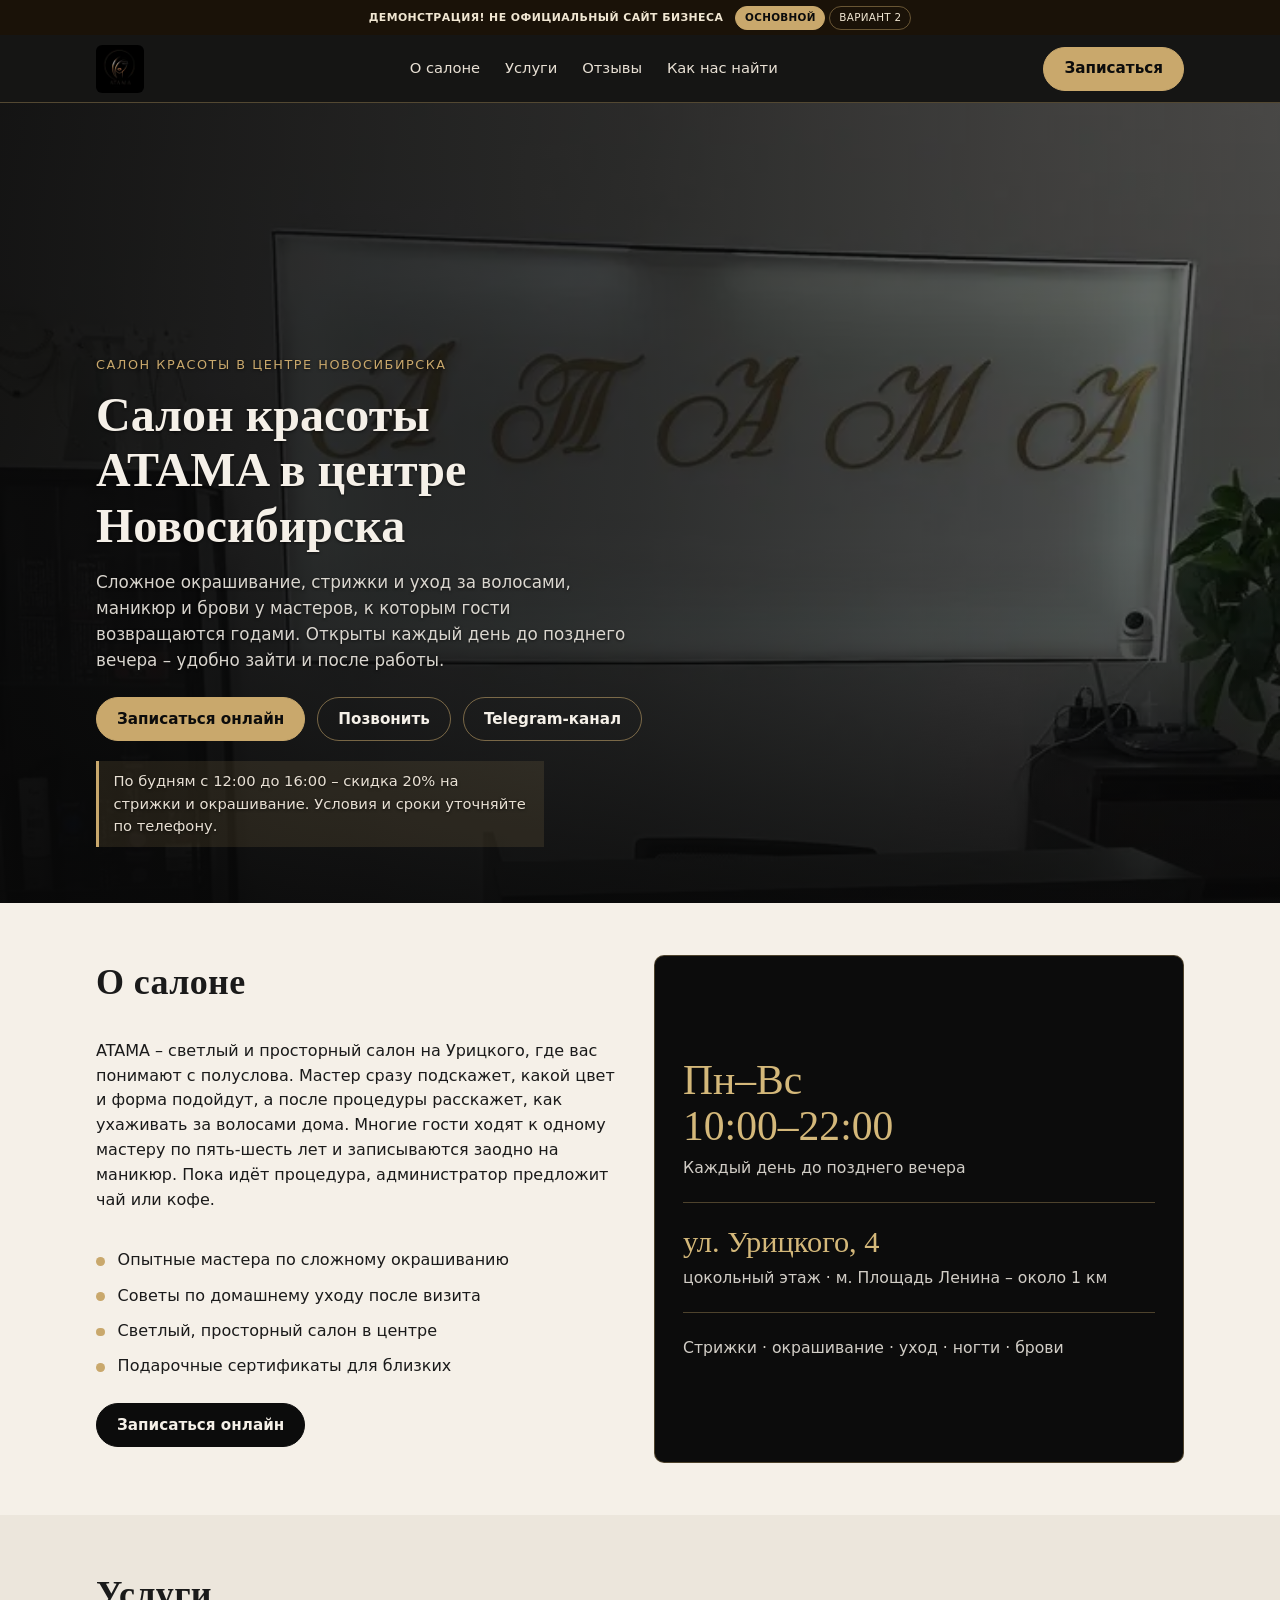
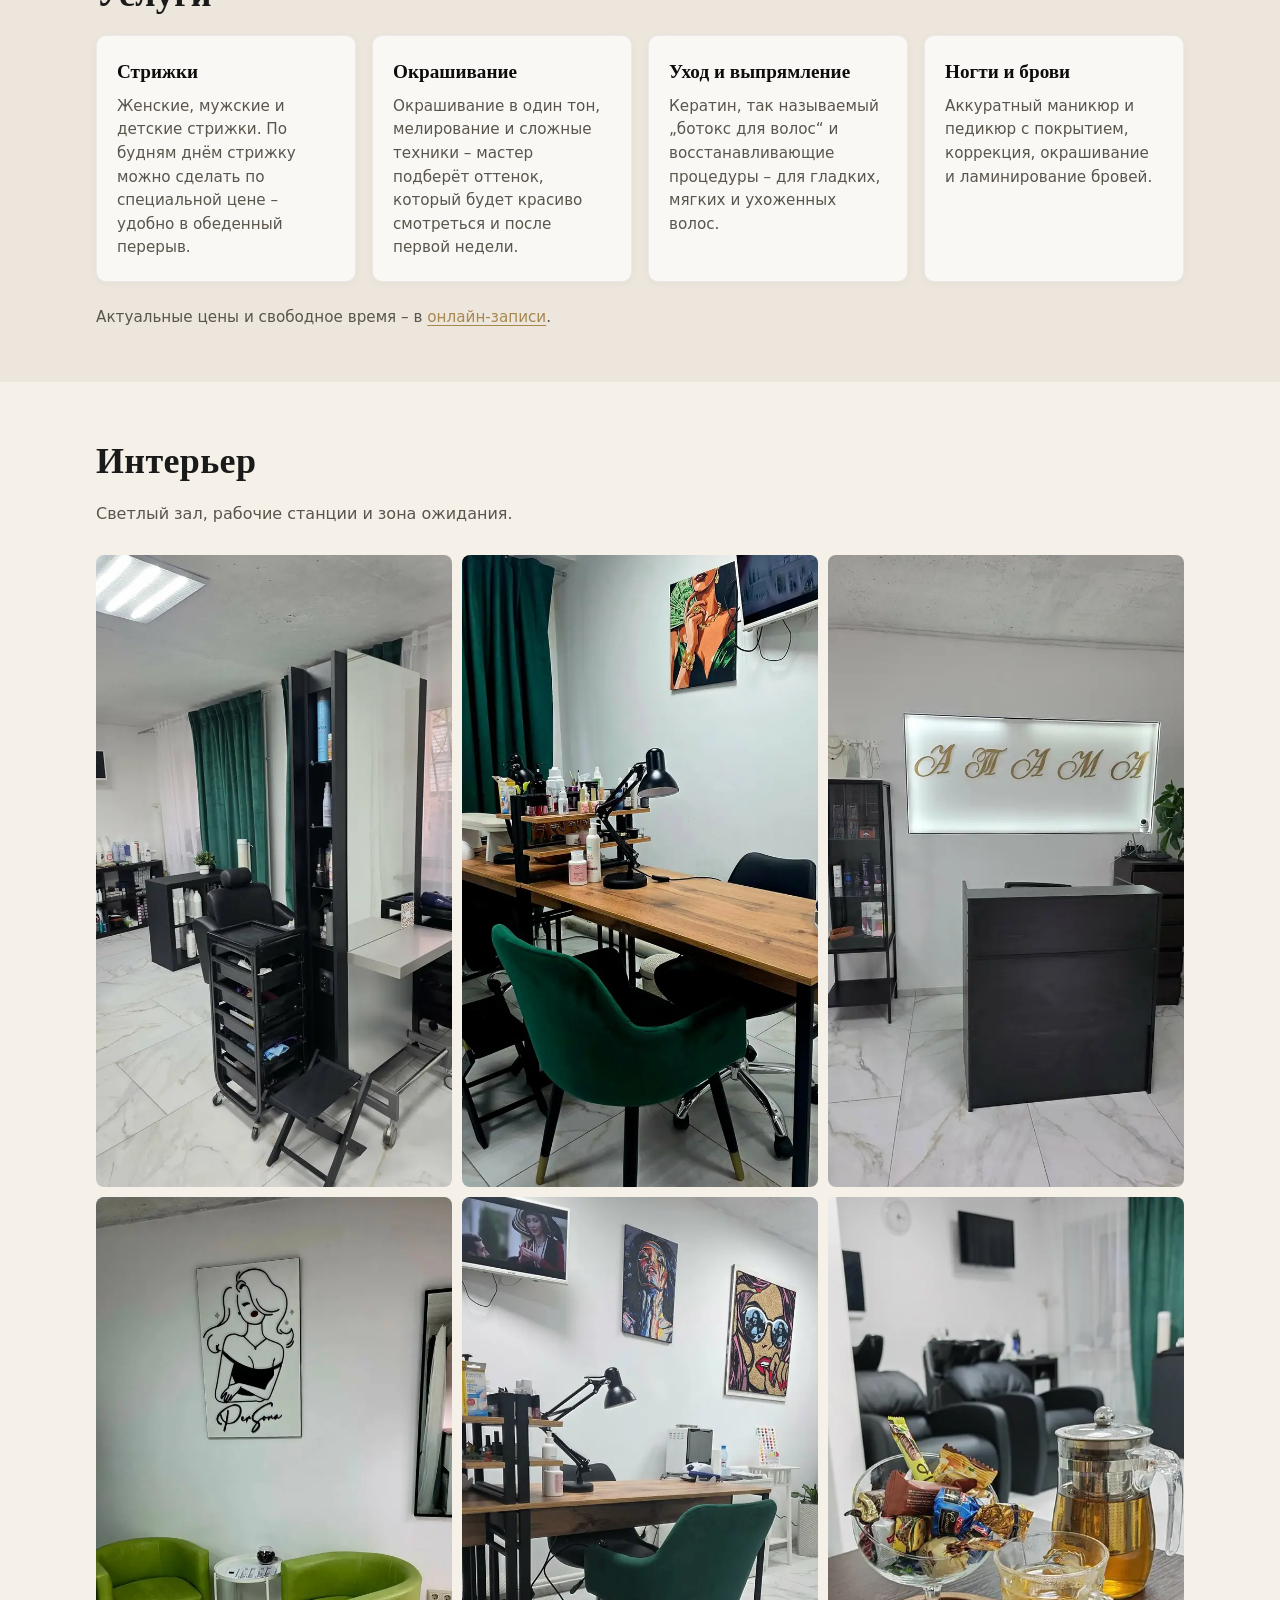
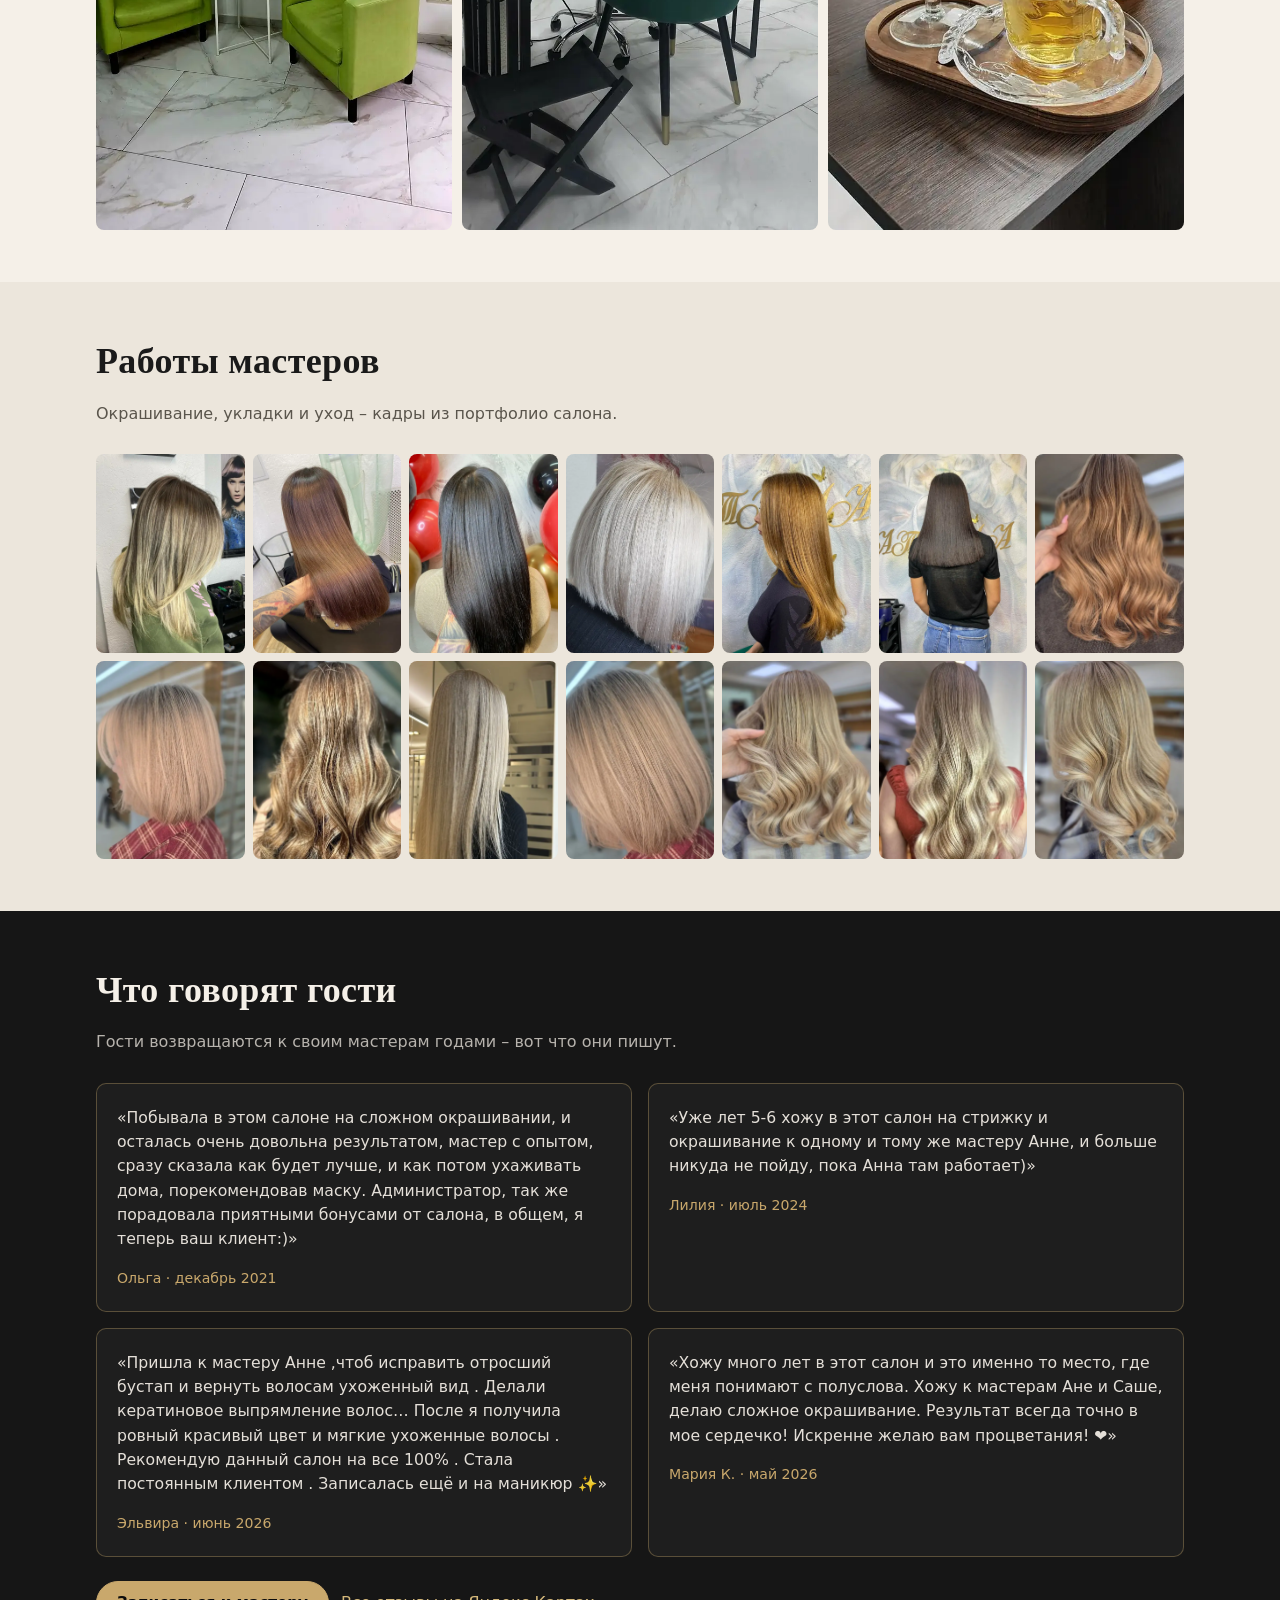
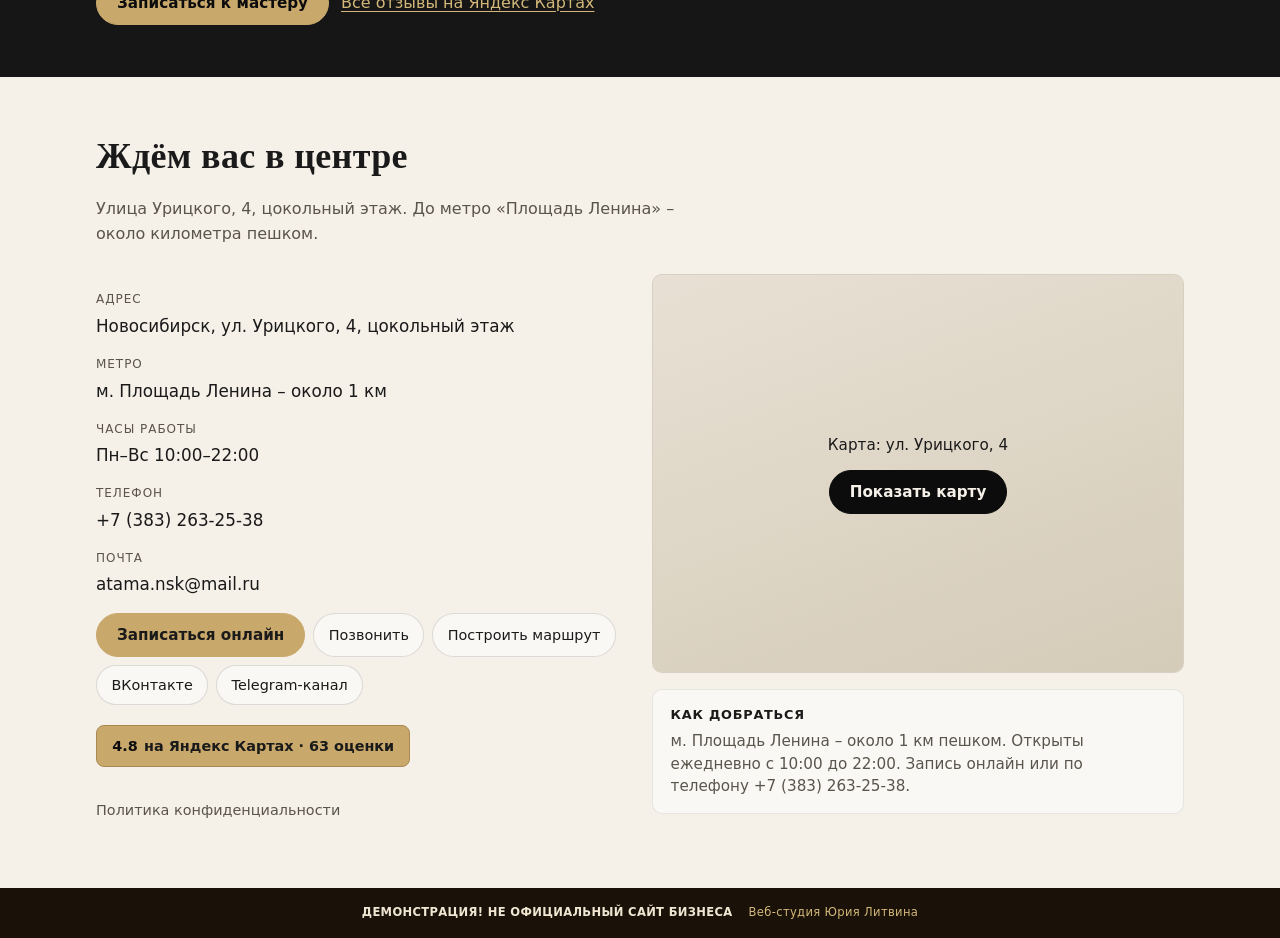
==== commit d113430a: "Demo site" ====
--- a/index.html
+++ b/index.html
@@ -85,13 +85,14 @@
           <a class="btn btn--dark" href="https://dikidi.net/1478588" target="_blank" rel="noopener noreferrer">Записаться онлайн</a>
         </p>
       </div>
-      <div class="about-aside" aria-hidden="false">
-        <figure>
-          <img src="images/interior-03.webp" width="721" height="1280" alt="Ресепшен ATAMA с золотой вывеской на светлой стене" loading="lazy">
-        </figure>
-        <figure>
-          <img src="images/interior-01.webp" width="721" height="1280" alt="Рабочая станция для укладки волос" loading="lazy">
-        </figure>
+      <div class="about-panel">
+        <p class="about-panel__big">Пн–Вс<br>10:00–22:00</p>
+        <p class="about-panel__line">Каждый день до позднего вечера</p>
+        <hr class="about-panel__rule">
+        <p class="about-panel__big about-panel__big--sm">ул. Урицкого, 4</p>
+        <p class="about-panel__line">цокольный этаж · м. Площадь Ленина – около 1 км</p>
+        <hr class="about-panel__rule">
+        <p class="about-panel__line">Стрижки · окрашивание · уход · ногти · брови</p>
       </div>
     </div>
   </section>
--- a/css/styles.css
+++ b/css/styles.css
@@ -360,7 +360,7 @@
   content: "";
   position: absolute;
   inset: 0;
-  background: linear-gradient(90deg, rgba(8,8,8,0.88) 0%, rgba(8,8,8,0.55) 48%, rgba(8,8,8,0.35) 100%),
+  background: linear-gradient(90deg, rgba(8,8,8,0.92) 0%, rgba(8,8,8,0.78) 50%, rgba(8,8,8,0.55) 100%),
               linear-gradient(0deg, rgba(8,8,8,0.75) 0%, transparent 45%);
 }
 
@@ -827,3 +827,19 @@
     transition-duration: 0.01ms !important;
   }
 }
+
+/* About typographic panel (no photos outside gallery/hero/bg) */
+.about-panel{background:var(--black);color:var(--cream);border-radius:var(--radius);padding:2rem 1.75rem;display:flex;flex-direction:column;justify-content:center;gap:.4rem;border:1px solid var(--line)}
+.about-panel__big{font-family:var(--font-display);font-size:clamp(1.8rem,4vw,2.6rem);line-height:1.1;margin:0;color:var(--gold-bright)}
+.about-panel__big--sm{font-size:clamp(1.4rem,3vw,1.9rem)}
+.about-panel__line{margin:0;color:rgba(245,240,232,.85);font-size:.98rem}
+.about-panel__rule{border:0;border-top:1px solid var(--line);margin:1rem 0;width:100%}
+/* Galleries: whole photo inside viewport */
+.gallery-grid--interiors figure{aspect-ratio:9/16;max-height:calc(100svh - var(--demo-h) - var(--header-h) - 32px)}
+.gallery-grid--works figure{max-height:calc(100svh - var(--demo-h) - var(--header-h) - 32px)}
+/* Hero scrim stronger */
+.hero__inner h1,.hero__lead,.hero__eyebrow,.hero__promo{text-shadow:0 1px 3px rgba(0,0,0,.6)}
+@media (max-width: 480px) {
+  .demo-strip { max-height: none; row-gap: .2rem; padding: .25rem .5rem; font-size: .6rem; }
+  .demo-strip__switch a { min-height: 24px; padding: .1rem .5rem; font-size: .6rem; }
+}
